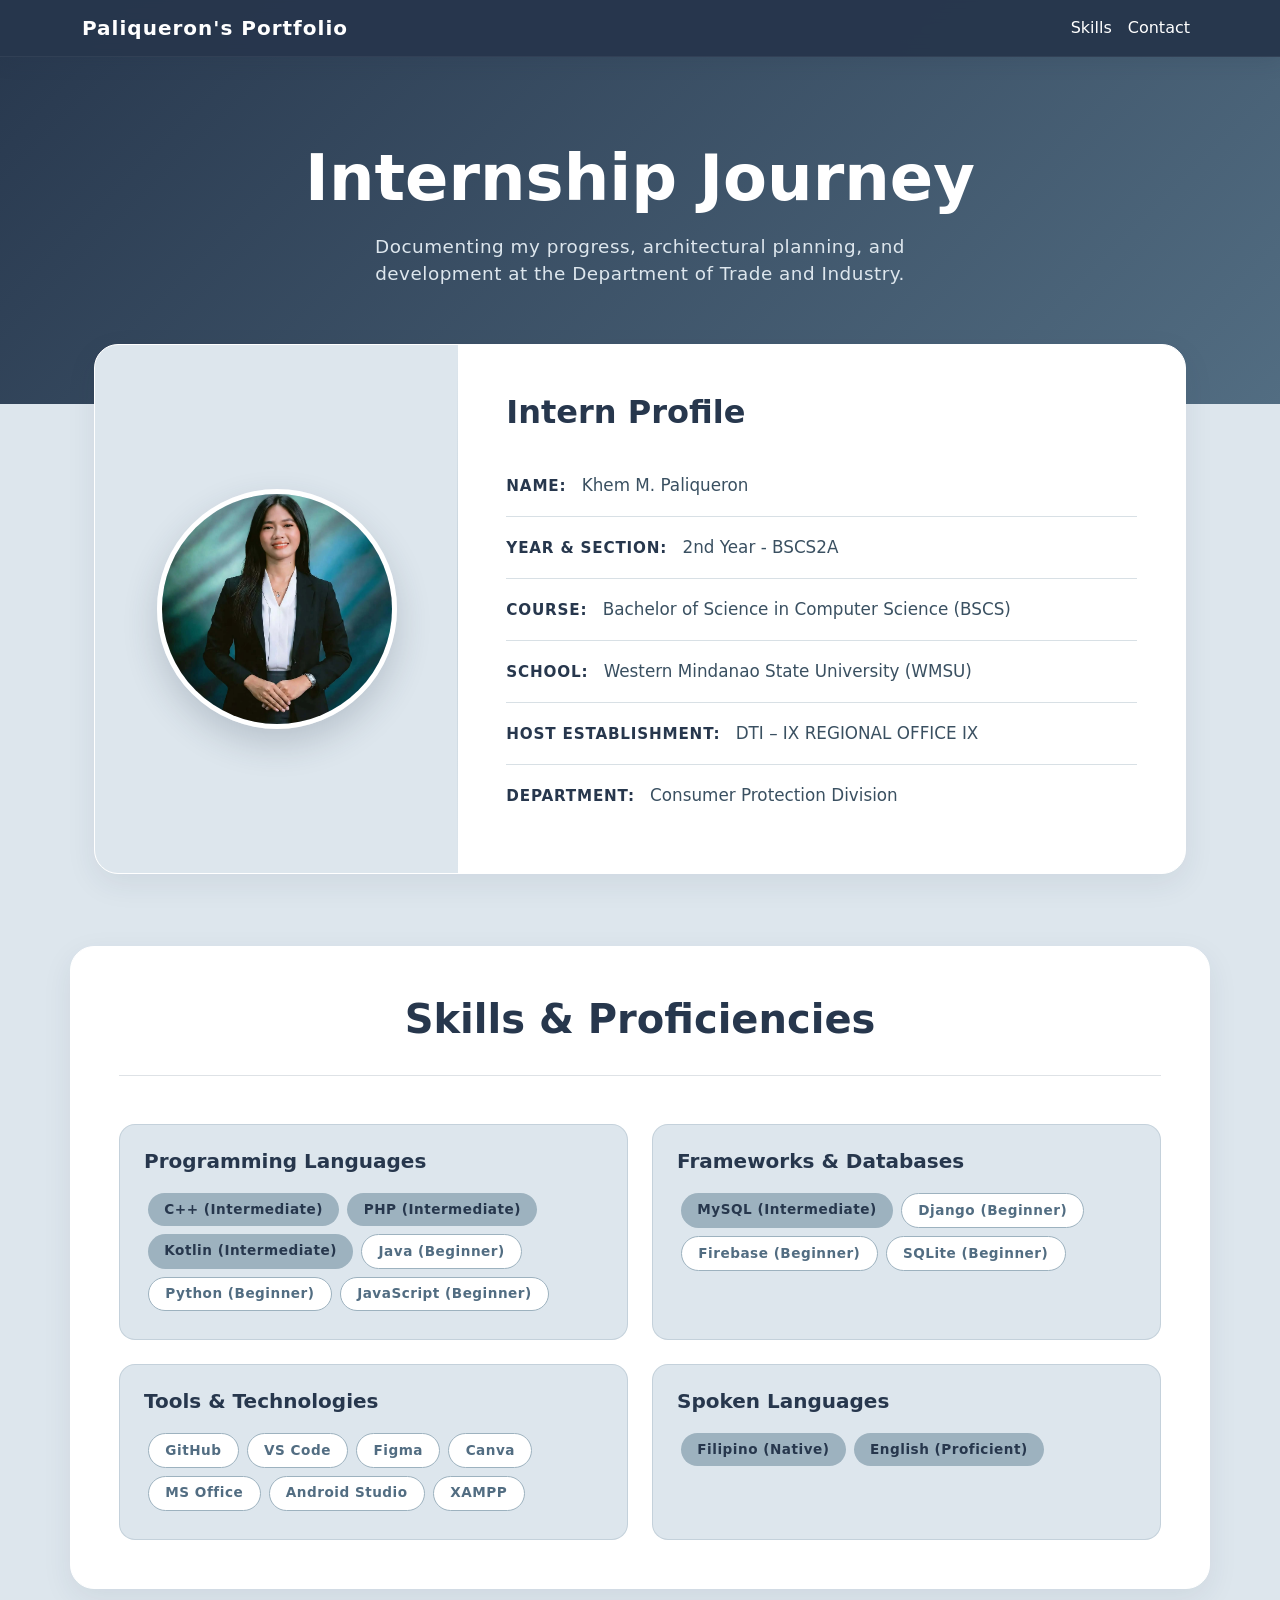
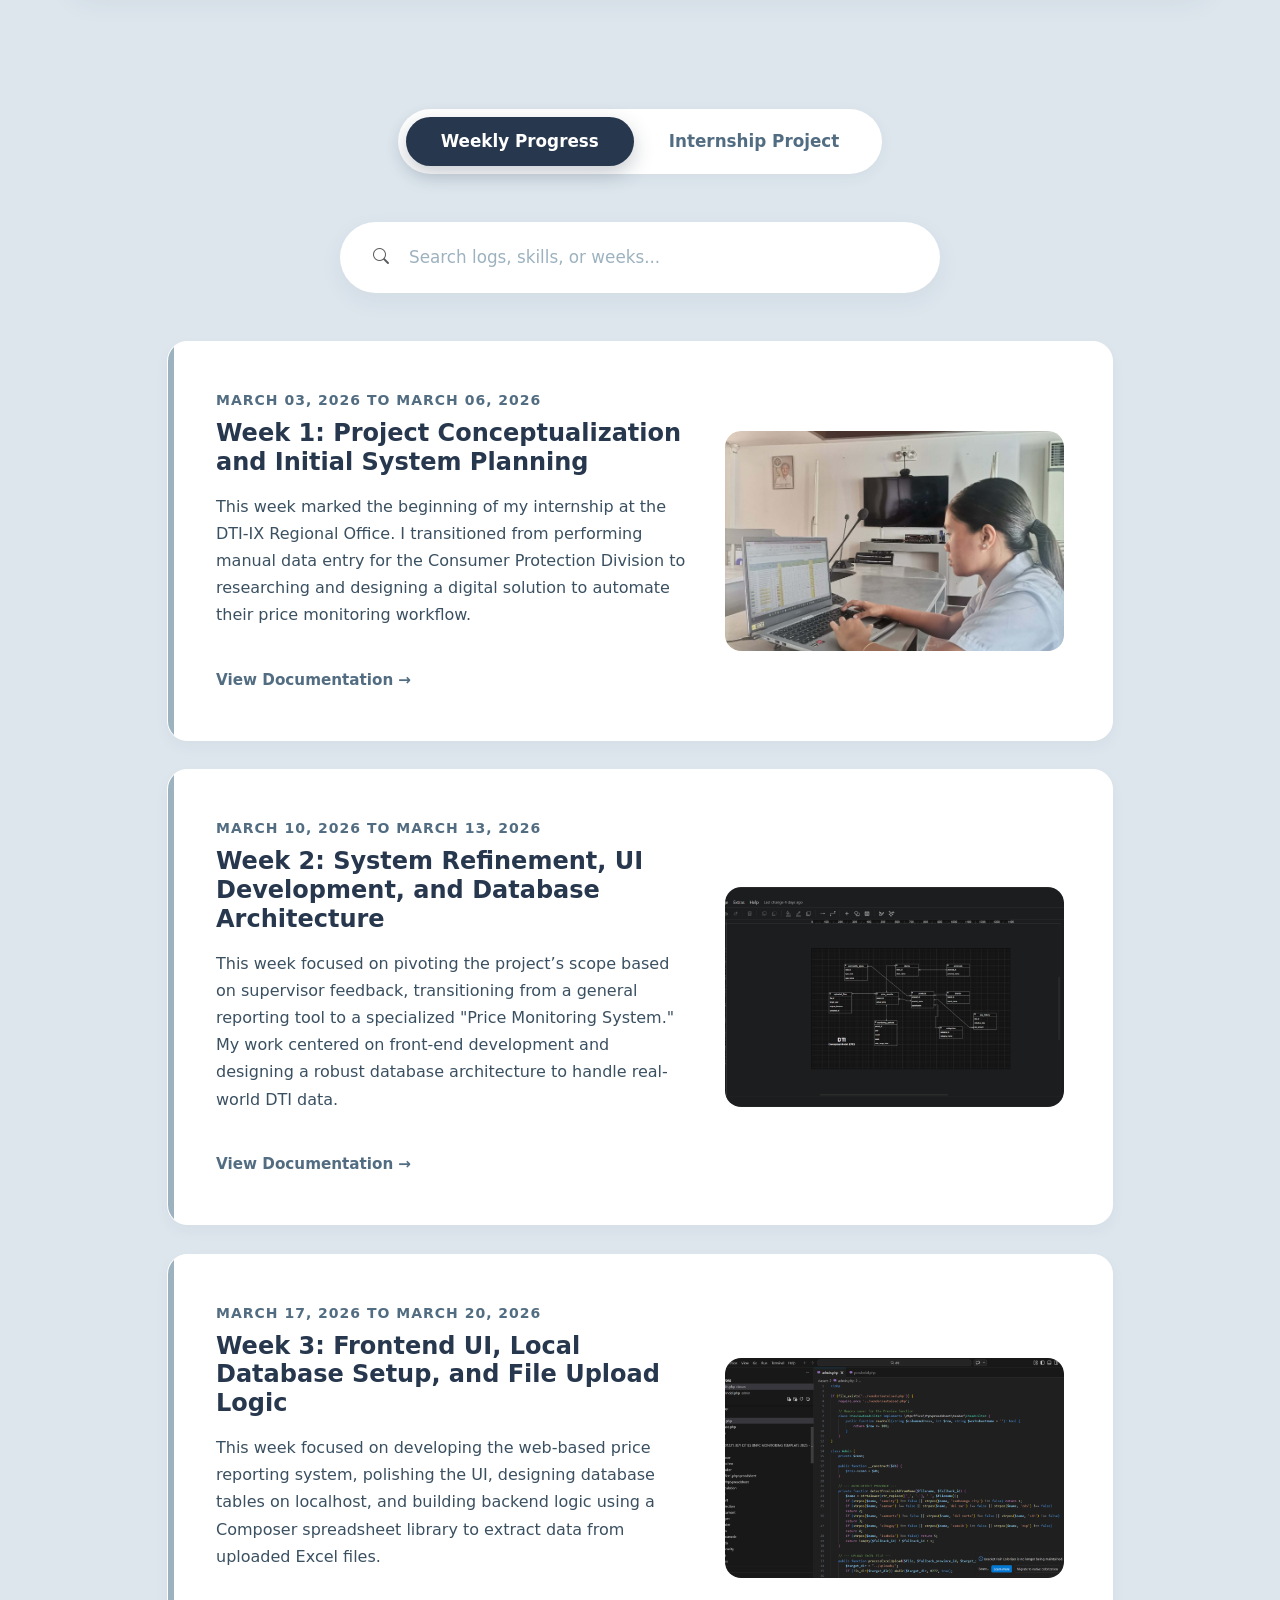
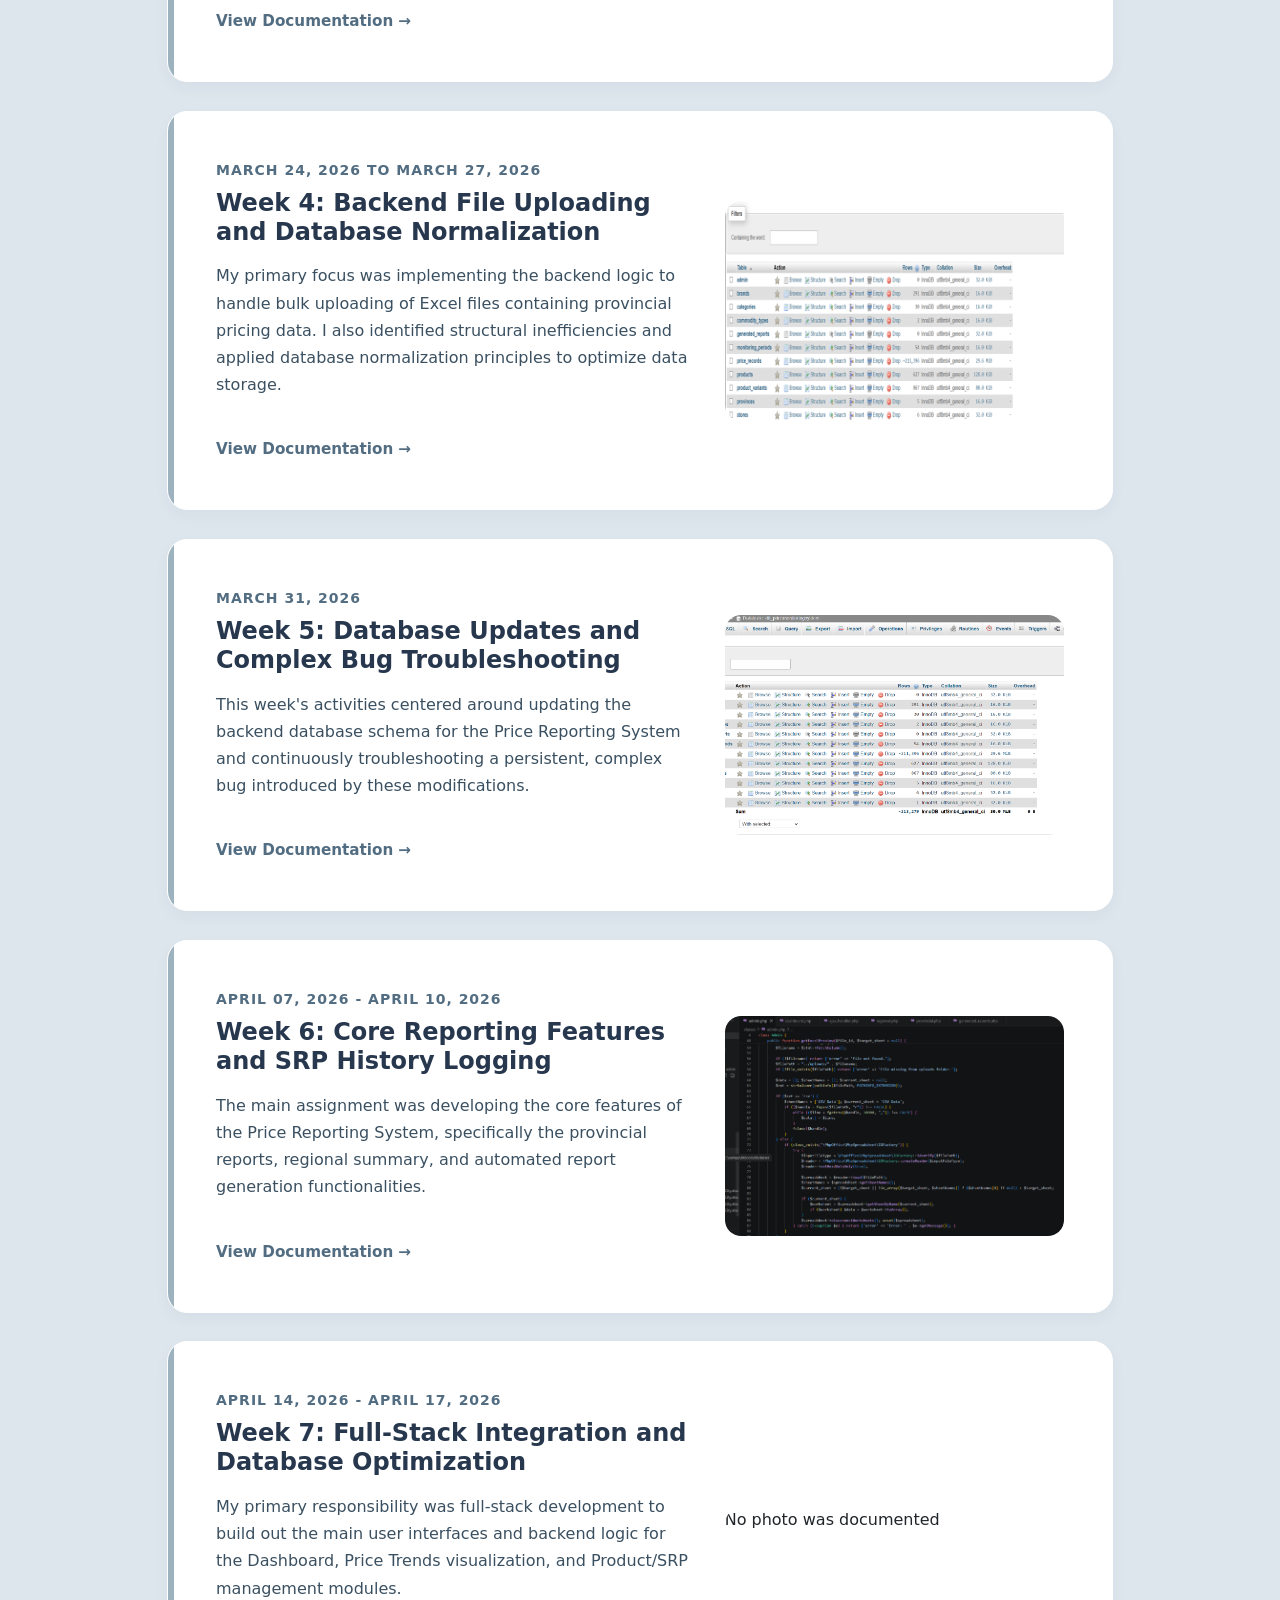
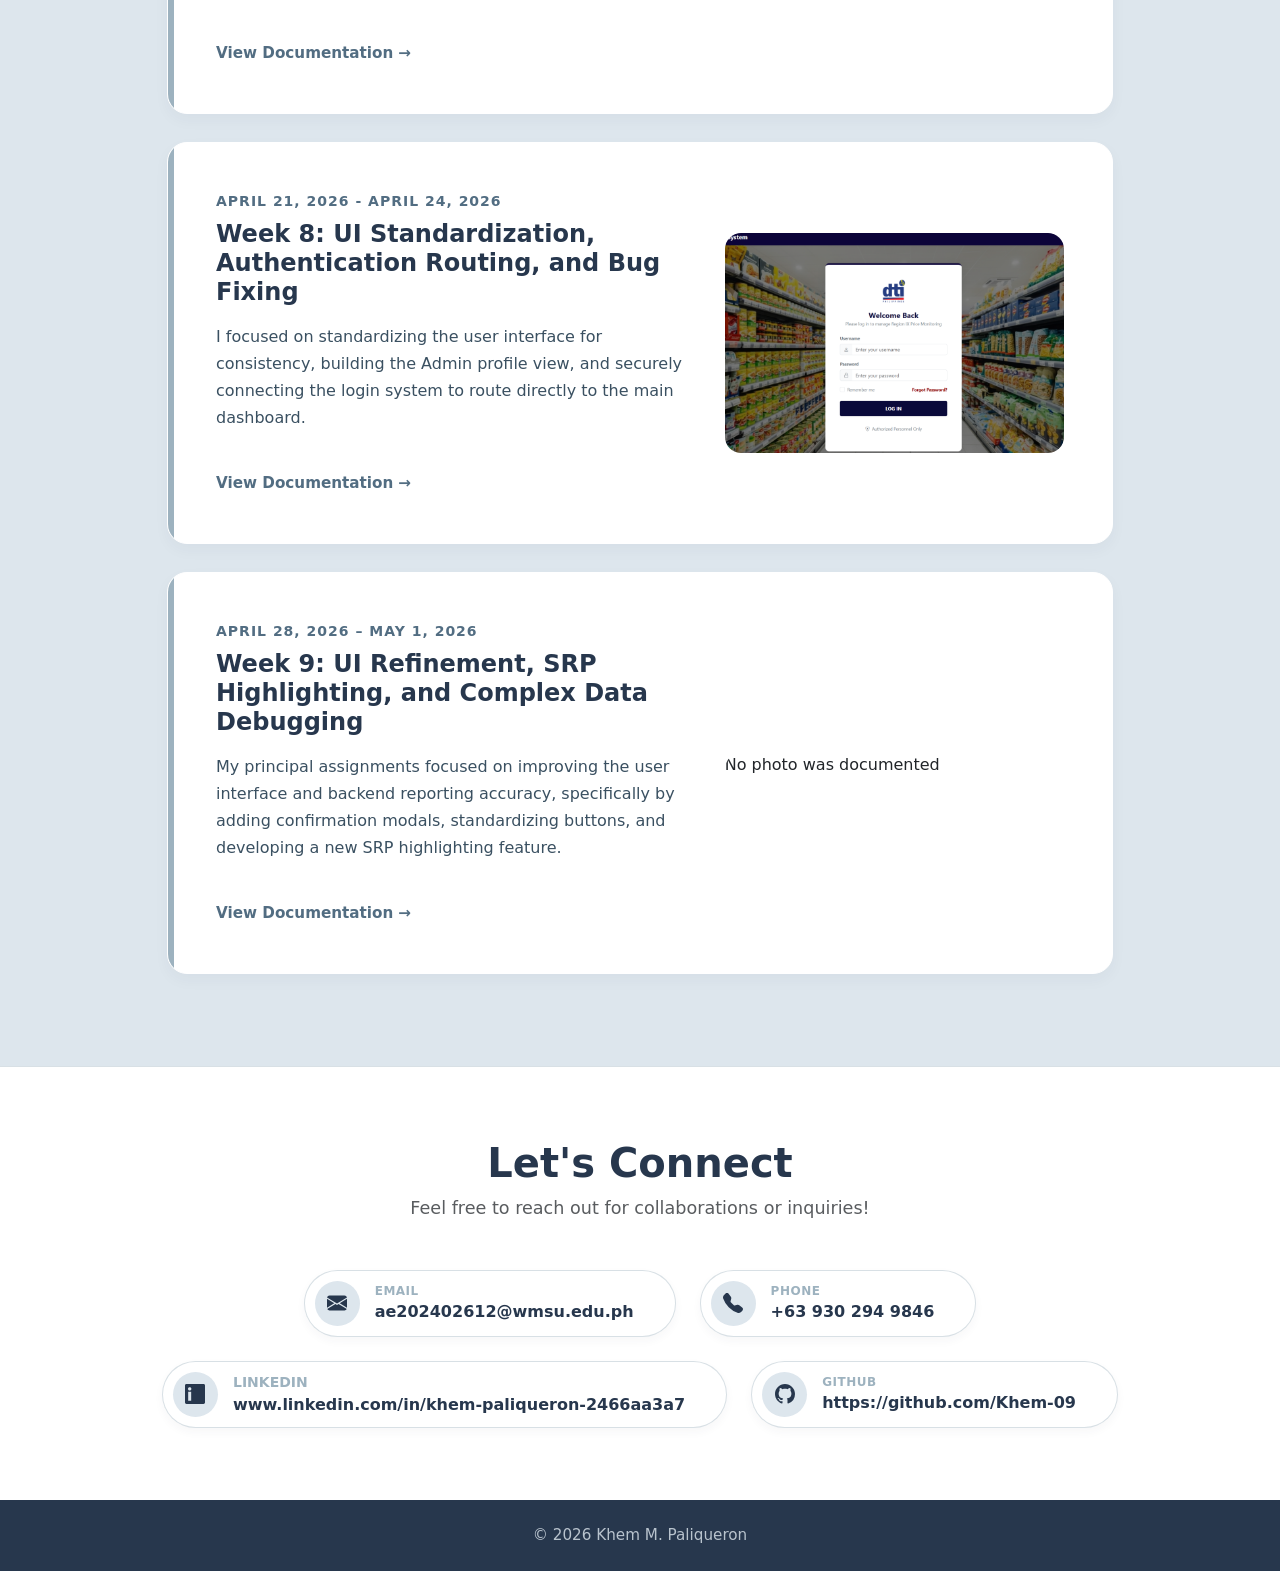
==== index.html @ 8e98b628 "first commit" ====
<!DOCTYPE html>
<html lang="en">
<head>
    <meta charset="UTF-8">
    <meta name="viewport" content="width=device-width, initial-scale=1.0">
    <title>Paliqueron | Internship Portfolio</title>
    <link href="../bootstrap/css/bootstrap.min.css" rel="stylesheet">
    <link href="../bootstrap/icons/bootstrap-icons.min.css" rel="stylesheet">
    <link href="../assets/css/index.css" rel="stylesheet">
</head>
<body id="top">

    <nav class="navbar navbar-expand-lg navbar-dark fixed-top">
        <div class="container">
            <a class="navbar-brand fw-bold tracking-wide" href="index.html" style="letter-spacing: 1px;">Paliqueron's Portfolio</a>
            <button class="navbar-toggler border-0" type="button" data-bs-toggle="collapse" data-bs-target="#navbarNav">
                <span class="navbar-toggler-icon"></span>
            </button>
            <div class="collapse navbar-collapse" id="navbarNav">
                <ul class="navbar-nav ms-auto">
                    <li class="nav-item"><a class="nav-link text-white fw-medium" href="#skills-section">Skills</a></li>
                    <li class="nav-item"><a class="nav-link text-white fw-medium" href="#contact-section">Contact</a></li>
                </ul>
            </div>
        </div>
    </nav>

    <section class="hero-section text-center px-3">
        <div class="container">
            <h1 class="display-3 fw-bolder mb-3">Internship Journey</h1>
            <p class="mx-auto" style="max-width: 600px;">Documenting my progress, architectural planning, and development at the Department of Trade and Industry.</p>
        </div>
    </section>

    <section class="container px-3 px-md-4">
        <div class="content-wrapper row align-items-stretch mx-0 mt-n5">
            <div class="col-md-4 profile-img-container p-4 p-md-5">
                <img src="../assets/images/profile.jpg" alt="Khem Profile Picture" class="profile-img">
            </div>
            <div class="col-md-8 p-4 p-lg-5 intro-details">
                <h2 class="mb-4 fw-bolder" style="color: var(--color-dark);">Intern Profile</h2>
                <ul class="list-group list-group-flush">
                    <li class="list-group-item"><strong>Name:</strong> Khem M. Paliqueron</li>
                    <li class="list-group-item"><strong>Year & Section:</strong> 2nd Year - BSCS2A</li>
                    <li class="list-group-item"><strong>Course:</strong> Bachelor of Science in Computer Science (BSCS)</li>
                    <li class="list-group-item"><strong>School:</strong> Western Mindanao State University (WMSU)</li>
                    <li class="list-group-item"><strong>Host Establishment:</strong> DTI – IX REGIONAL OFFICE IX</li>
                    <li class="list-group-item"><strong>Department:</strong> Consumer Protection Division</li>
                </ul>
            </div>
        </div>
    </section>

    <section id="skills-section" class="py-5 px-3 mt-3">
        <div class="container content-wrapper p-4 p-md-5 my-2">
            <div class="text-center mb-5 pb-4 border-bottom border-soft">
                <h3 class="display-6 fw-bolder mb-2" style="color: var(--color-dark);">Skills & Proficiencies</h3>
            </div>
            
            <div class="row g-4">
                <div class="col-md-6">
                    <div class="info-card p-4 h-100">
                        <h5 class="fw-bolder mb-3" style="color: var(--color-dark);">Programming Languages</h5>
                        <div class="d-flex flex-wrap">
                            <span class="badge badge-primary-soft tech-badge">C++ (Intermediate)</span>
                            <span class="badge badge-primary-soft tech-badge">PHP (Intermediate)</span>
                            <span class="badge badge-primary-soft tech-badge">Kotlin (Intermediate)</span>
                            <span class="badge badge-secondary-soft tech-badge">Java (Beginner)</span>
                            <span class="badge badge-secondary-soft tech-badge">Python (Beginner)</span>
                            <span class="badge badge-secondary-soft tech-badge">JavaScript (Beginner)</span>
                        </div>
                    </div>
                </div>

                <div class="col-md-6">
                    <div class="info-card p-4 h-100">
                        <h5 class="fw-bolder mb-3" style="color: var(--color-dark);">Frameworks & Databases</h5>
                        <div class="d-flex flex-wrap">
                            <span class="badge badge-primary-soft tech-badge">MySQL (Intermediate)</span>
                            <span class="badge badge-secondary-soft tech-badge">Django (Beginner)</span>
                            <span class="badge badge-secondary-soft tech-badge">Firebase (Beginner)</span>
                            <span class="badge badge-secondary-soft tech-badge">SQLite (Beginner)</span>
                        </div>
                    </div>
                </div>

                <div class="col-md-6">
                    <div class="info-card p-4 h-100">
                        <h5 class="fw-bolder mb-3" style="color: var(--color-dark);">Tools & Technologies</h5>
                        <div class="d-flex flex-wrap">
                            <span class="badge badge-secondary-soft tech-badge">GitHub</span>
                            <span class="badge badge-secondary-soft tech-badge">VS Code</span>
                            <span class="badge badge-secondary-soft tech-badge">Figma</span>
                            <span class="badge badge-secondary-soft tech-badge">Canva</span>
                            <span class="badge badge-secondary-soft tech-badge">MS Office</span>
                            <span class="badge badge-secondary-soft tech-badge">Android Studio</span>
                            <span class="badge badge-secondary-soft tech-badge">XAMPP</span>
                        </div>
                    </div>
                </div>

                <div class="col-md-6">
                    <div class="info-card p-4 h-100">
                        <h5 class="fw-bolder mb-3" style="color: var(--color-dark);">Spoken Languages</h5>
                        <div class="d-flex flex-wrap">
                            <span class="badge badge-primary-soft tech-badge">Filipino (Native)</span>
                            <span class="badge badge-primary-soft tech-badge">English (Proficient)</span>
                        </div>
                    </div>
                </div>
            </div>
        </div>
    </section>

    <div class="container px-3 portfolio-tabs text-center">
        <ul class="nav nav-pills" id="portfolio-tabs" role="tablist">
            <li class="nav-item" role="presentation">
                <button class="nav-link active" id="progress-tab" data-bs-toggle="pill" data-bs-target="#progress" type="button" role="tab">Weekly Progress</button>
            </li>
            <li class="nav-item" role="presentation">
                <button class="nav-link" id="project-tab" data-bs-toggle="pill" data-bs-target="#project" type="button" role="tab">Internship Project</button>
            </li>
        </ul>
    </div>

    <div class="tab-content" id="portfolio-tabContent">

        <div class="tab-pane fade show active" id="progress" role="tabpanel" tabindex="0">
            <section class="pb-5 px-3">
                <div class="container px-0">
                    <div class="row justify-content-center">
                        <div class="col-lg-10">
                            
                            <div class="search-container mb-5">
                                <div class="search-input-group d-flex align-items-center">
                                    <i class="bi bi-search ps-3 pe-2 text-muted"></i>
                                    <input type="text" id="logSearch" class="form-control py-3 bg-transparent" placeholder="Search logs, skills, or weeks...">
                                </div>
                                <div id="noResultsMsg" class="text-center text-muted mt-4" style="display: none;">
                                    <p>No progress logs found matching your search.</p>
                                </div>
                            </div>

                            <div id="logList">
                                <div class="card log-card" onclick="window.location.href='../weekly_progress/week1.html'">
                                    <div class="card-body p-4 p-md-5">
                                        <div class="row align-items-center">
                                            <div class="col-md-7 pe-md-4">
                                                <div class="fw-bold small text-uppercase mb-2 tracking-wide" style="color: var(--color-mid); letter-spacing: 1px;">March 03, 2026 to March 06, 2026</div>
                                                <h4 class="card-title fw-bolder mb-3 fs-4" style="color: var(--color-dark);">Week 1: Project Conceptualization and Initial System Planning</h4>
                                                <p class="card-text">This week marked the beginning of my internship at the DTI-IX Regional Office. I transitioned from performing manual data entry for the Consumer Protection Division to researching and designing a digital solution to automate their price monitoring workflow.</p>
                                                <div class="read-more">View Documentation <span>&rarr;</span></div>
                                            </div>
                                            <div class="col-md-5 mt-4 mt-md-0 position-relative">
                                                <div class="overflow-hidden rounded-4">
                                                    <img src="../assets/images/week1.1.jpg" class="log-img" alt="Week 1">
                                                </div>
                                            </div>
                                        </div>
                                    </div>
                                </div>

                                <div class="card log-card" onclick="window.location.href='../weekly_progress/week2.html'">
                                    <div class="card-body p-4 p-md-5">
                                        <div class="row align-items-center">
                                            <div class="col-md-7 pe-md-4">
                                                <div class="fw-bold small text-uppercase mb-2 tracking-wide" style="color: var(--color-mid); letter-spacing: 1px;"> March 10, 2026 to March 13, 2026</div>
                                                <h4 class="card-title fw-bolder mb-3 fs-4" style="color: var(--color-dark);">Week 2: System Refinement, UI Development, and Database Architecture</h4>
                                                <p class="card-text">This week focused on pivoting the project’s scope based on supervisor feedback, transitioning from a general reporting tool to a specialized "Price Monitoring System." My work centered on front-end development and designing a robust database architecture to handle real-world DTI data.</p>
                                                <div class="read-more">View Documentation <span>&rarr;</span></div>
                                            </div>
                                            <div class="col-md-5 mt-4 mt-md-0 position-relative">
                                                <div class="overflow-hidden rounded-4">
                                                    <img src="../assets/images/week2.1.png" class="log-img" alt="Week 2">
                                                </div>
                                            </div>
                                        </div>
                                    </div>
                                </div>

                                <div class="card log-card" onclick="window.location.href='../weekly_progress/week3.html'">
                                    <div class="card-body p-4 p-md-5">
                                        <div class="row align-items-center">
                                            <div class="col-md-7 pe-md-4">
                                                <div class="fw-bold small text-uppercase mb-2 tracking-wide" style="color: var(--color-mid); letter-spacing: 1px;">March 17, 2026 to March 20, 2026 </div>
                                                <h4 class="card-title fw-bolder mb-3 fs-4" style="color: var(--color-dark);">Week 3: Frontend UI, Local Database Setup, and File Upload Logic</h4>
                                                <p class="card-text">This week focused on developing the web-based price reporting system, polishing the UI, designing database tables on localhost, and building backend logic using a Composer spreadsheet library to extract data from uploaded Excel files.</p>
                                                <div class="read-more">View Documentation <span>&rarr;</span></div>
                                            </div>
                                            <div class="col-md-5 mt-4 mt-md-0 position-relative">
                                                <div class="overflow-hidden rounded-4">
                                                    <img src="../assets/images/week3.1.png" class="log-img" alt="Week 3">
                                                </div>
                                            </div>
                                        </div>
                                    </div>
                                </div>

                                <div class="card log-card" onclick="window.location.href='../weekly_progress/week4.html'">
                                    <div class="card-body p-4 p-md-5">
                                        <div class="row align-items-center">
                                            <div class="col-md-7 pe-md-4">
                                                <div class="fw-bold small text-uppercase mb-2 tracking-wide" style="color: var(--color-mid); letter-spacing: 1px;"> March 24, 2026 to March 27, 2026</div>
                                                <h4 class="card-title fw-bolder mb-3 fs-4" style="color: var(--color-dark);">Week 4: Backend File Uploading and Database Normalization</h4>
                                                <p class="card-text">My primary focus was implementing the backend logic to handle bulk uploading of Excel files containing provincial pricing data. I also identified structural inefficiencies and applied database normalization principles to optimize data storage.</p>
                                                <div class="read-more">View Documentation <span>&rarr;</span></div>
                                            </div>
                                            <div class="col-md-5 mt-4 mt-md-0 position-relative">
                                                <div class="overflow-hidden rounded-4">
                                                    <img src="../assets/images/week4.1.png" class="log-img" alt="Week 4">
                                                </div>
                                            </div>
                                        </div>
                                    </div>
                                </div>

                                <div class="card log-card" onclick="window.location.href='../weekly_progress/week5.html'">
                                    <div class="card-body p-4 p-md-5">
                                        <div class="row align-items-center">
                                            <div class="col-md-7 pe-md-4">
                                                <div class="fw-bold small text-uppercase mb-2 tracking-wide" style="color: var(--color-mid); letter-spacing: 1px;">March 31, 2026</div>
                                                <h4 class="card-title fw-bolder mb-3 fs-4" style="color: var(--color-dark);">Week 5: Database Updates and Complex Bug Troubleshooting</h4>
                                                <p class="card-text">This week's activities centered around updating the backend database schema for the Price Reporting System and continuously troubleshooting a persistent, complex bug introduced by these modifications.</p>
                                                <div class="read-more">View Documentation <span>&rarr;</span></div>
                                            </div>
                                            <div class="col-md-5 mt-4 mt-md-0 position-relative">
                                                <div class="overflow-hidden rounded-4">
                                                    <img src="../assets/images/week5.1.png" class="log-img" alt="Week 5">
                                                </div>
                                            </div>
                                        </div>
                                    </div>
                                </div>

                                <div class="card log-card" onclick="window.location.href='../weekly_progress/week6.html'">
                                    <div class="card-body p-4 p-md-5">
                                        <div class="row align-items-center">
                                            <div class="col-md-7 pe-md-4">
                                                <div class="fw-bold small text-uppercase mb-2 tracking-wide" style="color: var(--color-mid); letter-spacing: 1px;"> April 07, 2026 - April 10, 2026 </div>
                                                <h4 class="card-title fw-bolder mb-3 fs-4" style="color: var(--color-dark);">Week 6: Core Reporting Features and SRP History Logging</h4>
                                                <p class="card-text">The main assignment was developing the core features of the Price Reporting System, specifically the provincial reports, regional summary, and automated report generation functionalities.</p>
                                                <div class="read-more">View Documentation <span>&rarr;</span></div>
                                            </div>
                                            <div class="col-md-5 mt-4 mt-md-0 position-relative">
                                                <div class="overflow-hidden rounded-4">
                                                    <img src="../assets/images/week6.1.png" class="log-img" alt="Week 6">
                                                </div>
                                            </div>
                                        </div>
                                    </div>
                                </div>

                                <div class="card log-card" onclick="window.location.href='../weekly_progress/week7.html'">
                                    <div class="card-body p-4 p-md-5">
                                        <div class="row align-items-center">
                                            <div class="col-md-7 pe-md-4">
                                                <div class="fw-bold small text-uppercase mb-2 tracking-wide" style="color: var(--color-mid); letter-spacing: 1px;"> April 14, 2026 - April 17, 2026 </div>
                                                <h4 class="card-title fw-bolder mb-3 fs-4" style="color: var(--color-dark);">Week 7: Full-Stack Integration and Database Optimization</h4>
                                                <p class="card-text">My primary responsibility was full-stack development to build out the main user interfaces and backend logic for the Dashboard, Price Trends visualization, and Product/SRP management modules.</p>
                                                <div class="read-more">View Documentation <span>&rarr;</span></div>
                                            </div>
                                             <div class="col-md-5 mt-4 mt-md-0 position-relative">
                                                <div class="overflow-hidden rounded-4">
                                                    <p>No photo was documented</p>
                                                </div>
                                            </div>
                                        </div>
                                    </div>
                                </div>

                                <div class="card log-card" onclick="window.location.href='../weekly_progress/week8.html'">
                                    <div class="card-body p-4 p-md-5">
                                        <div class="row align-items-center">
                                            <div class="col-md-7 pe-md-4">
                                                <div class="fw-bold small text-uppercase mb-2 tracking-wide" style="color: var(--color-mid); letter-spacing: 1px;"> April 21, 2026 - April 24, 2026 </div>
                                                <h4 class="card-title fw-bolder mb-3 fs-4" style="color: var(--color-dark);">Week 8: UI Standardization, Authentication Routing, and Bug Fixing</h4>
                                                <p class="card-text">I focused on standardizing the user interface for consistency, building the Admin profile view, and securely connecting the login system to route directly to the main dashboard.</p>
                                                <div class="read-more">View Documentation <span>&rarr;</span></div>
                                            </div>
                                            <div class="col-md-5 mt-4 mt-md-0 position-relative">
                                                <div class="overflow-hidden rounded-4">
                                                    <img src="../assets/images/week8.1.png" class="log-img" alt="Week 8">
                                                </div>
                                            </div>
                                        </div>
                                    </div>
                                </div>

                                <div class="card log-card" onclick="window.location.href='../weekly_progress/week9.html'">
                                    <div class="card-body p-4 p-md-5">
                                        <div class="row align-items-center">
                                            <div class="col-md-7 pe-md-4">
                                                <div class="fw-bold small text-uppercase mb-2 tracking-wide" style="color: var(--color-mid); letter-spacing: 1px;"> April 28, 2026 – May 1, 2026</div>
                                                <h4 class="card-title fw-bolder mb-3 fs-4" style="color: var(--color-dark);">Week 9: UI Refinement, SRP Highlighting, and Complex Data Debugging</h4>
                                                <p class="card-text">My principal assignments focused on improving the user interface and backend reporting accuracy, specifically by adding confirmation modals, standardizing buttons, and developing a new SRP highlighting feature.</p>
                                                <div class="read-more">View Documentation <span>&rarr;</span></div>
                                            </div>

                                            <div class="col-md-5 mt-4 mt-md-0 position-relative">
                                                <div class="overflow-hidden rounded-4">
                                                    <p>No photo was documented</p>
                                                </div>
                                            </div>
                                        </div>
                                    </div>
                                </div>

                            </div> 
                        </div>
                    </div>
                </div>
            </section>
        </div>

        <div class="tab-pane fade" id="project" role="tabpanel" tabindex="0">
            <section class="pb-5 px-3">
                <div class="container content-wrapper p-4 p-md-5">
                    <div class="text-center mb-5 pb-4 border-bottom border-soft">
                        <h3 class="display-6 fw-bolder mb-3" style="color: var(--color-dark);">Web-based Price Reporting System</h3>
                        <p class="mx-auto fs-5 text-muted" style="max-width: 700px;">Automating market trend analysis for the DTI-IX Consumer Protection Division.</p>
                        <div class="mt-4">
                            <span class="badge badge-primary-soft tech-badge">PHP</span>
                            <span class="badge badge-primary-soft tech-badge">MySQL</span>
                            <span class="badge badge-secondary-soft tech-badge">Bootstrap 5</span>
                            <span class="badge badge-secondary-soft tech-badge">3NF Database Design</span>
                        </div>
                    </div>

                    <div class="row mt-4">
                        <div class="col-lg-8 pe-lg-5">
                            <h4 class="section-heading">Project Overview</h4>
                            <p>The Consumer Protection Division handles extensive daily monitoring logs to track market trends and pricing. This project was developed to transition the team from manual data handling to an automated, centralized web system. The primary goal was to allow staff to upload securely and instantly calculate price ranges and overarching market trends.</p>

                            <h4 class="section-heading">Database Architecture & ERD</h4>
                            <p>A significant portion of the planning phase involved designing a robust database architecture. To prevent data anomalies and ensure fast query performance when calculating price ranges, the database was rigorously modeled.</p>
                            <ul>
                                <li class="mb-2"><strong>Normalization:</strong> The schema was normalized to the <strong>3rd Normal Form (3NF)</strong> to eliminate redundant data regarding product categories and monitoring locations.</li>
                                <li><strong>Relationships:</strong> Designed clear Entity-Relationship Diagrams (ERD) mapping the daily monitoring reports to specific products, vendors, and authorized staff members.</li>
                            </ul>
                        </div>
                        
                        <div class="col-lg-4 mt-5 mt-lg-0">
                            <div class="info-card p-4 shadow-sm">
                                <h5 class="fw-bolder mb-4 border-bottom pb-3" style="color: var(--color-dark); border-color: var(--border-soft) !important;">Project Details</h5>
                                <div class="mb-3">
                                    <small class="text-uppercase text-muted fw-bold d-block mb-1" style="font-size: 0.75rem; letter-spacing: 1px;">Role</small>
                                    <div class="fw-medium text-dark">Lead Developer (Intern)</div>
                                </div>
                                <div class="mb-3">
                                    <small class="text-uppercase text-muted fw-bold d-block mb-1" style="font-size: 0.75rem; letter-spacing: 1px;">Timeline</small>
                                    <div class="fw-medium text-dark">March 2026 - Present</div>
                                </div>
                                <div class="mb-0">
                                    <small class="text-uppercase text-muted fw-bold d-block mb-1" style="font-size: 0.75rem; letter-spacing: 1px;">Institution</small>
                                    <div class="fw-medium text-dark">DTI-IX Regional Office</div>
                                </div>
                            </div>
                        </div>
                    </div>
                </div>
            </section>
        </div>

    </div> 

    <section id="contact-section" class="py-5 mt-3 position-relative" style="background-color: var(--white); border-top: 1px solid var(--border-soft);">
        <div class="container text-center my-4">
            <h3 class="display-6 fw-bolder mb-2" style="color: var(--color-dark);">Let's Connect</h3>
            <p class="text-muted mb-5" style="font-size: 1.1rem;">Feel free to reach out for collaborations or inquiries!</p>
            
            <div class="d-flex flex-wrap justify-content-center gap-4 px-3">
                
                <a href="mailto:maya.bscs@example.com" class="contact-btn">
                    <div class="contact-icon">
                        <svg xmlns="http://www.w3.org/2000/svg" width="20" height="20" fill="currentColor" viewBox="0 0 16 16"><path d="M.05 3.555A2 2 0 0 1 2 2h12a2 2 0 0 1 1.95 1.555L8 8.414.05 3.555ZM0 4.697v7.104l5.803-3.558L0 4.697ZM6.761 8.83l-6.57 4.027A2 2 0 0 0 2 14h12a2 2 0 0 0 1.808-1.144l-6.57-4.027L8 9.586l-1.239-.757Zm3.436-.586L16 11.801V4.697l-5.803 3.546Z"/></svg>
                    </div>
                    <div class="text-start pe-3">
                        <div class="small fw-bold" style="color: var(--color-light); font-size: 0.75rem; letter-spacing: 0.5px;">EMAIL</div>
                        <div class="fw-bold" style="color: var(--color-dark);">ae202402612@wmsu.edu.ph</div>
                    </div>
                </a>

                <a href="tel:+639123456789" class="contact-btn">
                    <div class="contact-icon">
                        <svg xmlns="http://www.w3.org/2000/svg" width="20" height="20" fill="currentColor" viewBox="0 0 16 16"><path fill-rule="evenodd" d="M1.885.511a1.745 1.745 0 0 1 2.61.163L6.29 2.98c.329.423.445.974.315 1.494l-.547 2.19a.678.678 0 0 0 .178.643l2.457 2.457a.678.678 0 0 0 .644.178l2.189-.547a1.745 1.745 0 0 1 1.494.315l2.306 1.794c.829.645.905 1.87.163 2.611l-1.034 1.034c-.74.74-1.846 1.065-2.877.702a18.634 18.634 0 0 1-7.01-4.42 18.634 18.634 0 0 1-4.42-7.009c-.362-1.03-.037-2.137.703-2.877L1.885.511z"/></svg>
                    </div>
                    <div class="text-start pe-3">
                        <div class="small fw-bold" style="color: var(--color-light); font-size: 0.75rem; letter-spacing: 0.5px;">PHONE</div>
                        <div class="fw-bold" style="color: var(--color-dark);">+63 930 294 9846</div>
                    </div>
                </a>

                <a href="https://www.linkedin.com/in/khem-paliqueron-2466aa3a7" target="_blank" class="contact-btn">
                    <div class="contact-icon">
                        <svg xmlns="http://www.w3.org/2000/svg" width="20" height="20" fill="currentColor" viewBox="0 0 16 16"><path d="M0 1.146C0 .513.526 0 1.175 0h13.65C15.474 0 16 .513 16 1.146v13.708c0 .633-.526 1.146-1.175 1.146H1.175C.526 16 0 15.487 0 14.854V1.146zm4.943 12.248V6.169H2.542v7.225h2.401zm-1.2-8.212c.837 0 1.358-.554 1.358-1.248-.015-.709-.52-1.248-1.342-1.248-.822 0-1.359.54-1.359 1.248 0 .694.521 1.248 1.327 1.248h.016zm4.908 8.2１２V9.359c0-.2１6.0１6-.4３２.0８-.５８６.１７３-.４３１.５６８-.８７８ １.２３２-.８７８.８６９ ０ １.２１６ .６６２ １。２１６ １。６３４v３。８６５h２。４０１V９。２５c０-２。２２-１。１８４-３。２５２-２。７６４-３。２５２-１。２７４ ０-１。８４５ .７-２。１６５ １。１９３v。０２５h-。０１６a５。５４ ５。５４ ０ ０ １ 。０１６-。０２５V６。１６９h-２。４c。０３ .６７８ ０ ７。２２５ ０ ７。２２５h２。４z"/></svg>
                    </div>
                    <div class="text-start pe-3">
                        <div class="small fw-bold" style="color: var(--color-light); font-size: 0．75rem; letter-spacing: 0．5px;">LINKEDIN</div>
                        <div class="fw-bold" style="color: var(--color-dark);">www.linkedin.com/in/khem-paliqueron-2466aa3a7</div>
                    </div>
                </a>

                <a href="https://github.com/Khem-09" target="_blank" class="contact-btn">
                    <div class="contact-icon">
                        <svg xmlns="http://www.w3.org/2000/svg" width="20" height="20" fill="currentColor" viewBox="0 0 16 16"><path d="M8 0C3.58 0 0 3.58 0 8c0 3.54 2.29 6.53 5.47 7.59.4.07.55-.17.55-.38 0-.19-.01-.82-.01-1.49-2.01.37-2.53-.49-2.69-.94-.09-.23-.48-.94-.82-1.13-.28-.15-.68-.52-.01-.53.63-.01 1.08.58 1.23.82.72 1.21 1.87.87 2.33.66.07-.52.28-.87.51-1.07-1.78-.2-3.64-.89-3.64-3.95 0-.87.31-1.59.82-2.15-.08-.2-.36-1.02.08-2.12 0 0 .67-.21 2.2.82.64-.18 1.32-.27 2-.27.68 0 1.36.09 2 .27 1.53-1.04 2.2-.82 2.2-.82.44 1.1.16 1.92.08 2.12.51.56.82 1.27.82 2.15 0 3.07-1.87 3.75-3.65 3.95.29.25.54.73.54 1.48 0 1.07-.01 1.93-.01 2.2 0 .21.15.46.55.38A8.012 8.012 0 0 0 16 8c0-4.42-3.58-8-8-8z"/></svg>
                    </div>
                    <div class="text-start pe-3">
                        <div class="small fw-bold" style="color: var(--color-light); font-size: 0.75rem; letter-spacing: 0.5px;">GITHUB</div>
                        <div class="fw-bold" style="color: var(--color-dark);">https://github.com/Khem-09</div>
                    </div>
                </a>

            </div>
        </div>
    </section>
    
    <button id="backToTopBtn" title="Go to top">
        <svg xmlns="http://www.w3.org/2000/svg" width="22" height="22" fill="currentColor" viewBox="0 0 16 16">
            <path fill-rule="evenodd" d="M8 15a.5.5 0 0 0 .5-.5V2.707l3.146 3.147a.5.5 0 0 0 .708-.708l-4-4a.5.5 0 0 0-.708 0l-4 4a.5.5 0 1 0 .708.708L7.5 2.707V14.5a.5.5 0 0 0 .5.5z"/>
        </svg>
    </button>

    <footer class="text-center py-4" style="background-color: var(--color-dark); color: var(--color-lightest);">
        <div class="container">
            <p class="mb-0 fw-medium" style="opacity: 0.8; font-size: 0.95rem;">&copy; 2026 Khem M. Paliqueron</p>
        </div>
    </footer>

    <script src="../bootstrap/js/bootstrap.bundle.min.js"></script>
    <script src="../assets/js/index.js"></script>
</body>
</html>
---- assets/css/index.css ----
:root {
            /* User Requested Palette */
            --color-dark: #27374D;
            --color-mid: #526D82;
            --color-light: #9DB2BF;
            --color-lightest: #DDE6ED;
            --white: #ffffff;

            /* Functional Mappings */
            --bg-body: var(--color-lightest);
            --text-main: var(--color-dark);
            --text-muted: #3a5061; /* Slightly darker than mid for better reading contrast */
            --border-soft: rgba(157, 178, 191, 0.4); /* Transparent version of light */
        }

        html, body {
            overscroll-behavior: none; 
        }

        body { 
            background-color: var(--bg-body); 
            font-family: system-ui, -apple-system, BlinkMacSystemFont, "Segoe UI", Roboto, "Helvetica Neue", sans-serif;
            color: var(--text-main);
            overflow-x: hidden; 
            scroll-behavior: smooth;
        }
        
        /* Navbar */
        .navbar { 
            background-color: rgba(39, 55, 77, 0.98) !important; /* Dark palette color with slight transparency */
            backdrop-filter: blur(10px);
            border-bottom: 1px solid rgba(255,255,255,0.05);
            box-shadow: 0 4px 20px rgba(39, 55, 77, 0.15);
        }

        /* Hero Section */
        .hero-section { 
            background: linear-gradient(135deg, var(--color-dark) 0%, var(--color-mid) 100%);
            color: var(--white); 
            padding: 140px 0 100px 0; 
            margin-bottom: -60px; 
        }
        .hero-section p { color: var(--color-lightest); font-size: 1.15rem; font-weight: 300; letter-spacing: 0.5px;}
        
        /* General Content Wrappers (Profile, Skills, Project) */
        .content-wrapper {
            background-color: var(--white);
            border-radius: 24px;
            box-shadow: 0 10px 30px rgba(39, 55, 77, 0.08);
            border: 1px solid var(--white);
            overflow: hidden;
            position: relative;
            z-index: 10;
            transition: transform 0.4s cubic-bezier(0.165, 0.84, 0.44, 1), box-shadow 0.4s ease;
        }
        .content-wrapper:hover {
            box-shadow: 0 20px 40px rgba(39, 55, 77, 0.12);
        }

        /* Profile Image */
        .profile-img-container {
            background-color: var(--color-lightest);
            display: flex;
            align-items: center;
            justify-content: center;
            position: relative;
        }
        .profile-img-container::after {
            content: ''; position: absolute; right: 0; top: 0; bottom: 0; width: 1px;
            background: linear-gradient(to bottom, transparent, var(--border-soft), transparent);
        }
        .profile-img { 
            width: 100%; max-width: 240px; height: auto; aspect-ratio: 1/1;
            object-fit: cover; border-radius: 50%; 
            box-shadow: 0 15px 35px rgba(39, 55, 77, 0.2);
            border: 5px solid var(--white);
            transition: transform 0.4s ease;
        }
        .content-wrapper:hover .profile-img { transform: scale(1.03); }

        /* Lists */
        .intro-details .list-group-item { 
            border-color: var(--border-soft); 
            padding: 1rem 0; font-size: 1.05rem; color: var(--text-muted);
            background-color: transparent;
        }
        .intro-details .list-group-item strong { 
            color: var(--color-dark); 
            font-weight: 700; display: block; margin-bottom: 4px;
            font-size: 0.85rem; text-transform: uppercase; letter-spacing: 0.8px;
        }

        /* Tab Navigation */
        .portfolio-tabs { margin-top: 4rem; margin-bottom: 3rem; }
        .nav-pills {
            background-color: var(--white);
            padding: 8px; border-radius: 50px; display: inline-flex;
            box-shadow: 0 4px 15px rgba(39, 55, 77, 0.05);
        }
        .nav-pills .nav-link {
            border-radius: 40px; padding: 12px 35px; font-size: 1.05rem;
            font-weight: 600; color: var(--color-mid); transition: all 0.3s ease;
        }
        .nav-pills .nav-link:hover:not(.active) { 
            color: var(--color-dark); background-color: var(--color-lightest); 
        }
        .nav-pills .nav-link.active {
            background-color: var(--color-dark); color: var(--white);
            box-shadow: 0 8px 20px rgba(39, 55, 77, 0.25);
        }

        /* Search Bar */
        .search-container { max-width: 600px; margin: 0 auto; }
        .search-input-group {
            background: var(--white); border: 2px solid transparent;
            border-radius: 50px; padding: 5px 15px;
            box-shadow: 0 8px 25px rgba(39, 55, 77, 0.06);
            transition: all 0.3s ease;
        }
        .search-input-group:focus-within {
            box-shadow: 0 12px 30px rgba(39, 55, 77, 0.12);
            border-color: var(--color-light);
        }
        .search-input-group input { border: none; font-size: 1.05rem; color: var(--color-dark); }
        .search-input-group input:focus { box-shadow: none; outline: none; background: transparent; }
        .search-input-group input::placeholder { color: var(--color-light); font-weight: 500;}

        /* Weekly Progress Cards */
        .log-card { 
            border-radius: 20px; border: 1px solid var(--white);
            margin-bottom: 1.8rem; background: var(--white);
            box-shadow: 0 6px 15px rgba(39, 55, 77, 0.04);
            transition: all 0.4s cubic-bezier(0.165, 0.84, 0.44, 1);
            cursor: pointer; overflow: hidden; position: relative;
        }
        .log-card:hover {
            transform: translateY(-6px);
            box-shadow: 0 20px 40px rgba(39, 55, 77, 0.12);
            border-color: var(--border-soft);
        }
        /* Soft Accent Bar */
        .log-card::before {
            content: ''; position: absolute; left: 0; top: 0; bottom: 0;
            width: 6px; background-color: var(--color-light);
            transition: background-color 0.4s ease, width 0.4s ease;
        }
        .log-card:hover::before {
            background-color: var(--color-mid); width: 8px;
        }
        .log-img { 
            width: 100%; height: 220px; object-fit: cover; border-radius: 14px; 
            transition: transform 0.5s ease;
        } 
        .log-card:hover .log-img { transform: scale(1.05); }
        
        .log-card .card-text { line-height: 1.7; color: var(--text-muted); }
        .read-more {
            color: var(--color-mid); font-weight: 700; font-size: 0.95rem;
            margin-top: 1.5rem; display: inline-flex; align-items: center;
            transition: all 0.3s ease; gap: 5px;
        }
        .log-card:hover .read-more { color: var(--color-dark); gap: 12px; }

        /* Badges */
        .tech-badge { 
            font-size: 0.85rem; font-weight: 600; padding: 0.7em 1.2em; 
            margin: 4px; border-radius: 30px; letter-spacing: 0.5px;
            transition: transform 0.2s ease;
        }
        .tech-badge:hover { transform: translateY(-2px); }
        
        .badge-primary-soft { 
            background-color: var(--color-light); 
            color: var(--color-dark); 
        }
        .badge-secondary-soft { 
            background-color: var(--white); 
            color: var(--color-mid); 
            border: 1px solid var(--color-light); 
        }
        
        /* Project Specifics */
        .section-heading { color: var(--color-dark); font-weight: 800; margin-top: 2.5rem; margin-bottom: 1.2rem; font-size: 1.3rem; }
        .content-wrapper p, .content-wrapper li { line-height: 1.7; color: var(--text-muted); font-size: 1.05rem;}
        .info-card { 
            background-color: var(--color-lightest); 
            border: 1px solid var(--border-soft); 
            border-radius: 16px; 
        }

        /* Contact Buttons */
        .contact-btn {
            background-color: var(--white);
            border: 1px solid var(--border-soft);
            border-radius: 50px;
            padding: 10px 25px 10px 10px;
            display: flex; align-items: center; text-decoration: none;
            color: var(--text-main);
            box-shadow: 0 4px 10px rgba(39, 55, 77, 0.04);
            transition: all 0.3s cubic-bezier(0.165, 0.84, 0.44, 1);
        }
        .contact-btn:hover {
            transform: translateY(-4px);
            border-color: var(--color-light);
            box-shadow: 0 15px 25px rgba(39, 55, 77, 0.1);
        }
        .contact-icon {
            width: 45px; height: 45px;
            background-color: var(--color-lightest);
            border-radius: 50%; display: flex; align-items: center; justify-content: center;
            margin-right: 15px; color: var(--color-dark);
            transition: all 0.3s ease;
        }
        .contact-btn:hover .contact-icon { 
            background-color: var(--color-dark); 
            color: var(--white); 
            transform: rotate(-10deg);
        }
        .contact-btn:hover .fw-bold { color: var(--color-dark); }

        /* Back to Top Button */
        #backToTopBtn {
            position: fixed; bottom: 30px; right: 30px; z-index: 999;
            width: 55px; height: 55px; border-radius: 50%;
            display: flex; align-items: center; justify-content: center;
            opacity: 0; visibility: hidden; background-color: var(--color-dark);
            color: var(--white); border: none;
            box-shadow: 0 10px 20px rgba(39, 55, 77, 0.2);
            transition: all 0.3s cubic-bezier(0.165, 0.84, 0.44, 1); 
            transform: translateY(20px); cursor: pointer;
        }
        #backToTopBtn.show { opacity: 1; visibility: visible; transform: translateY(0); }
        #backToTopBtn:hover { 
            background-color: var(--color-mid); 
            transform: translateY(-5px); 
            box-shadow: 0 15px 25px rgba(39, 55, 77, 0.3);
        }

        /* Responsive Tweaks */
        @media (min-width: 768px) {
            .intro-details .list-group-item strong { display: inline; margin-bottom: 0; font-size: 0.95rem; margin-right: 10px;}
        }
        @media (max-width: 767.98px) {
            .display-3 { font-size: 2.5rem; } 
            .nav-pills { display: flex; flex-direction: column; width: 100%; border-radius: 20px;}
            .nav-pills .nav-link { border-radius: 15px; margin-bottom: 5px; }
            #backToTopBtn { bottom: 20px; right: 20px; width: 45px; height: 45px; }
            .profile-img-container::after { display: none; }
        }
        @media (max-width: 767.98px) {
            .content-card { padding: 2rem 1.5rem; margin-top: -30px; }
            .report-header { padding: 60px 0 80px 0; }
            .display-4 { font-size: 2.2rem; }
        }
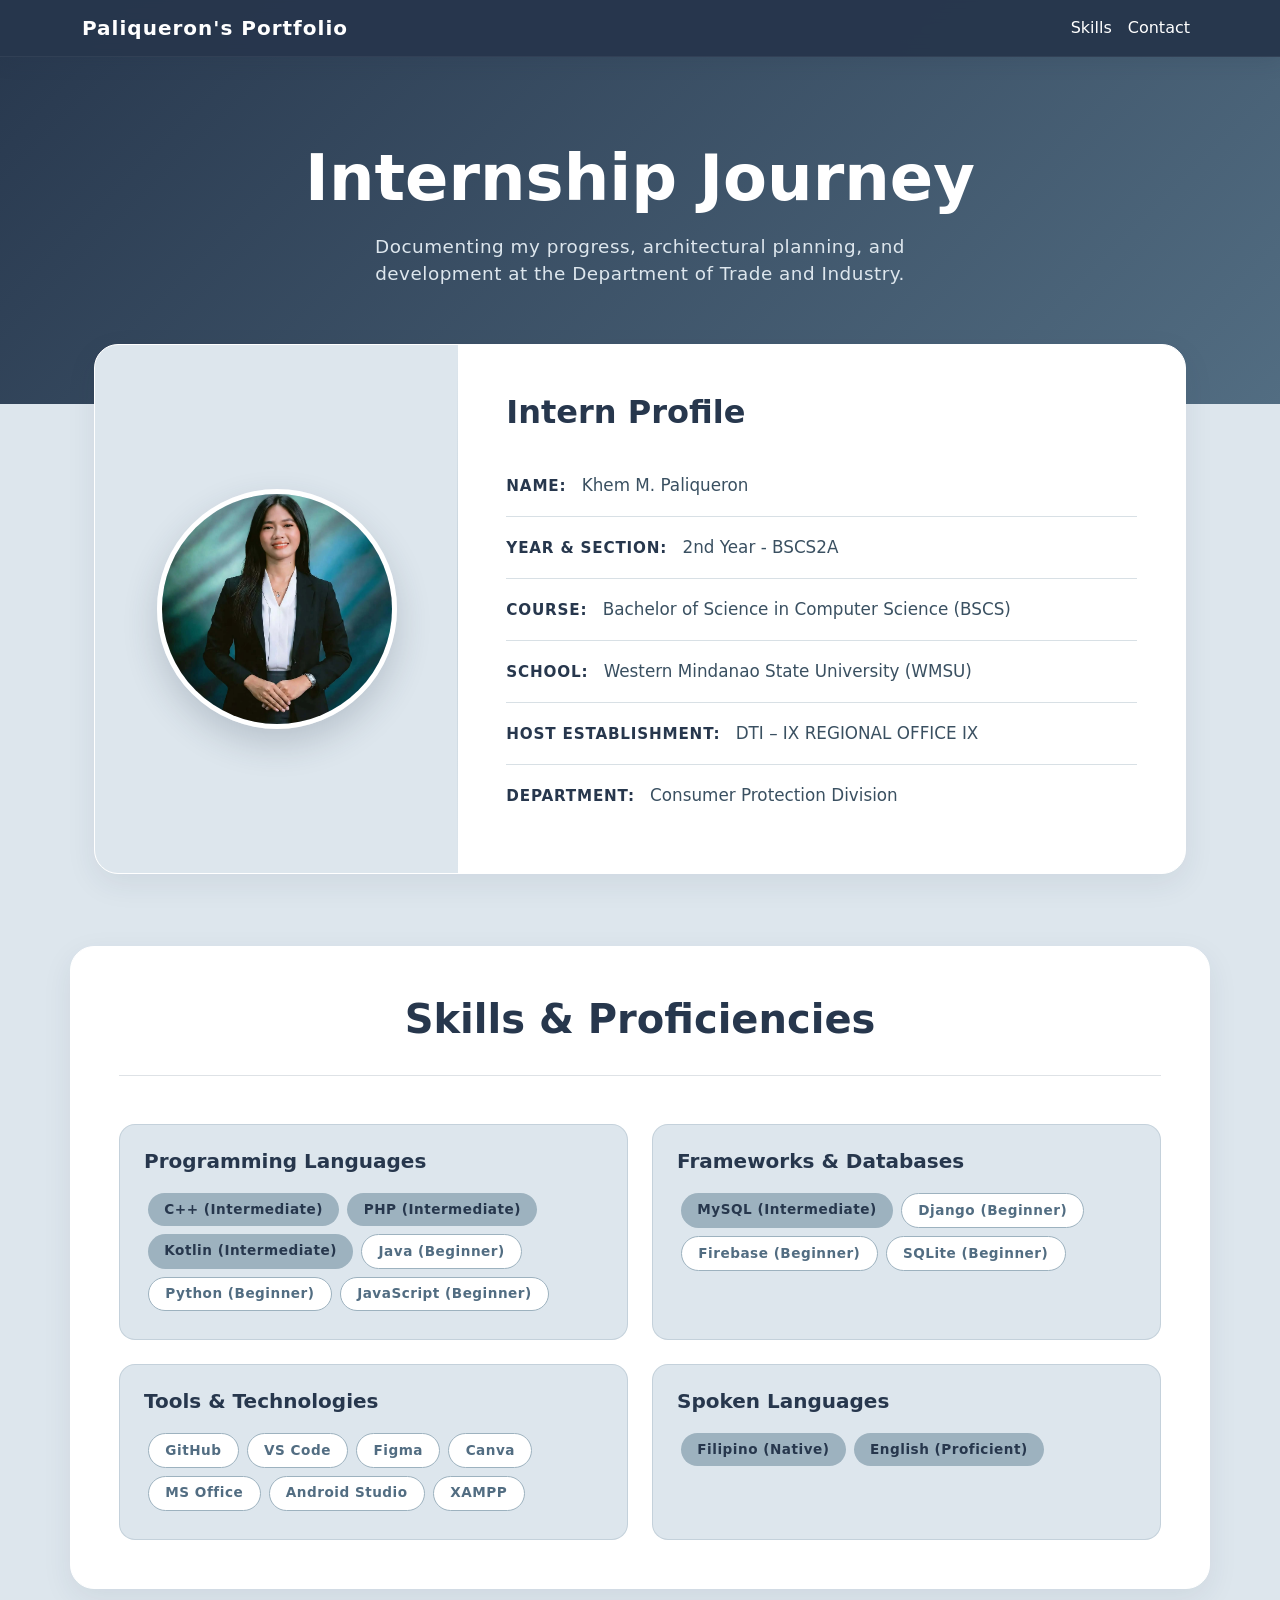
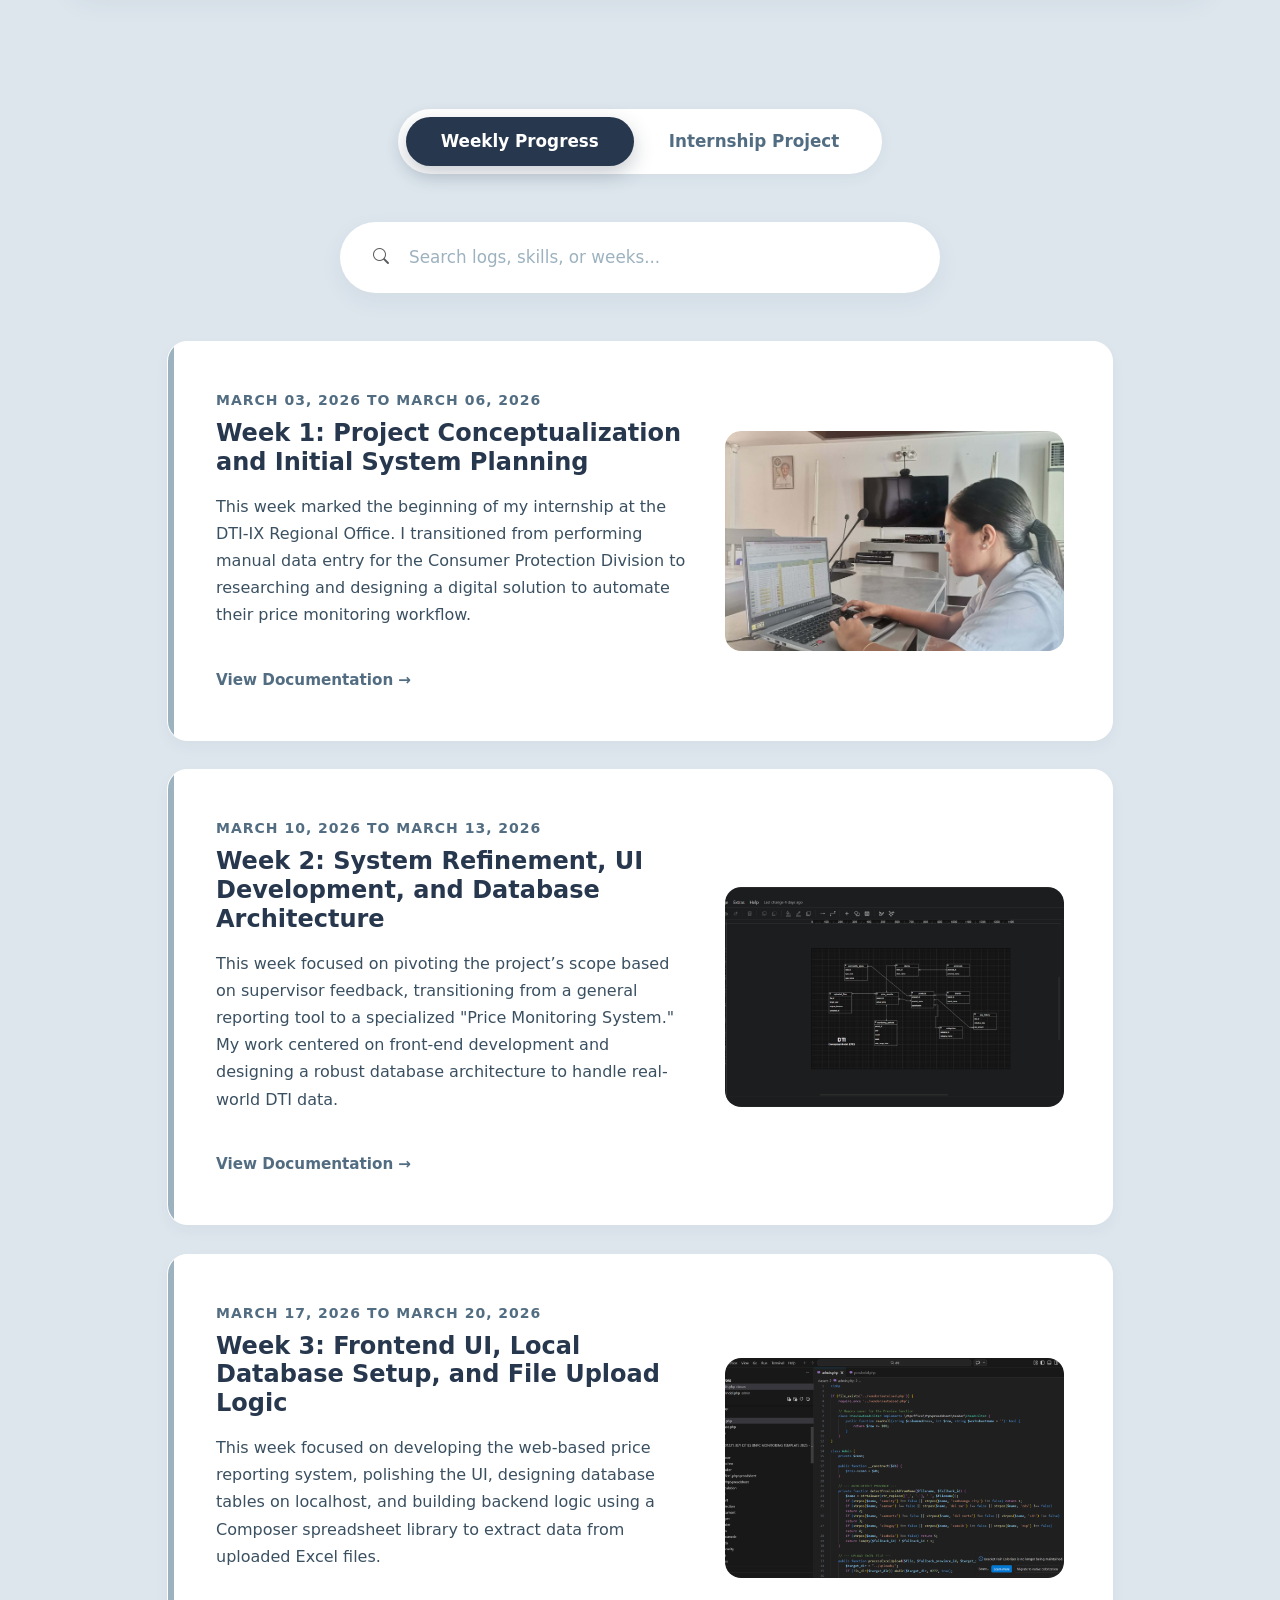
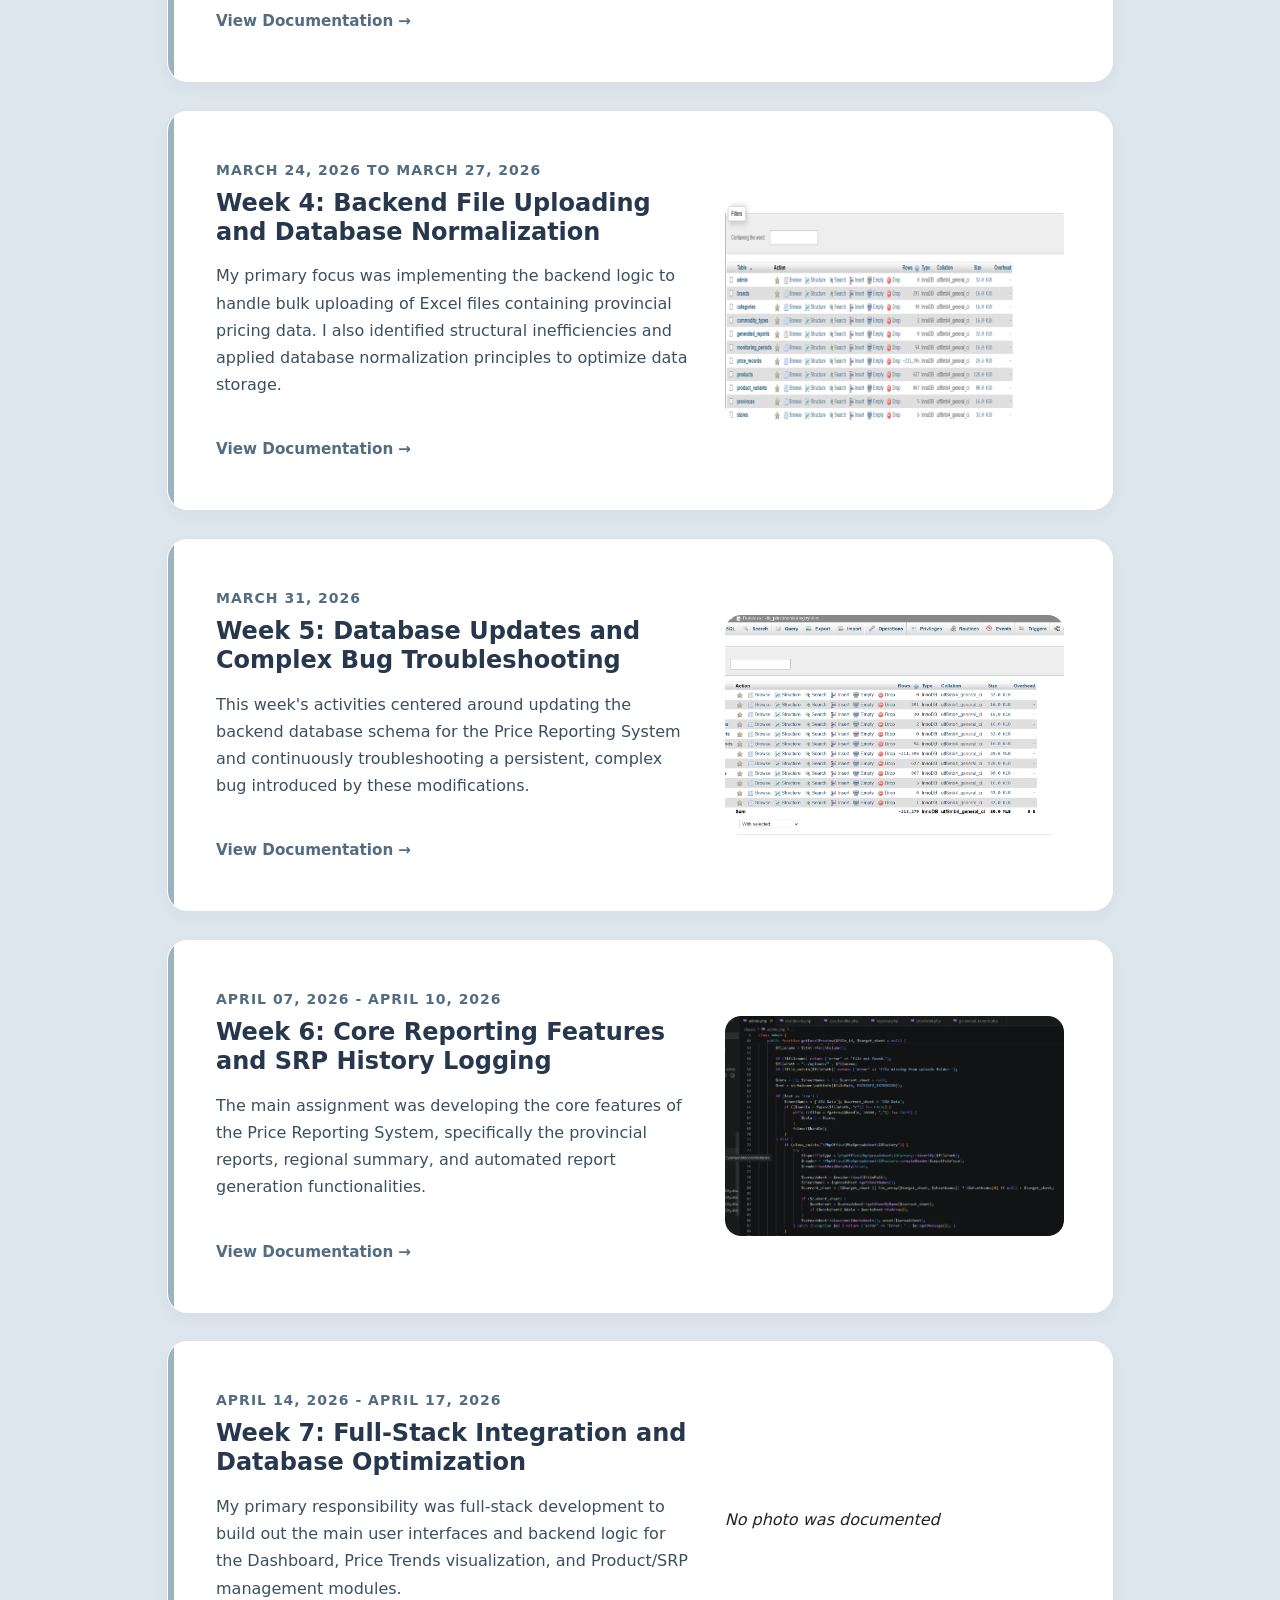
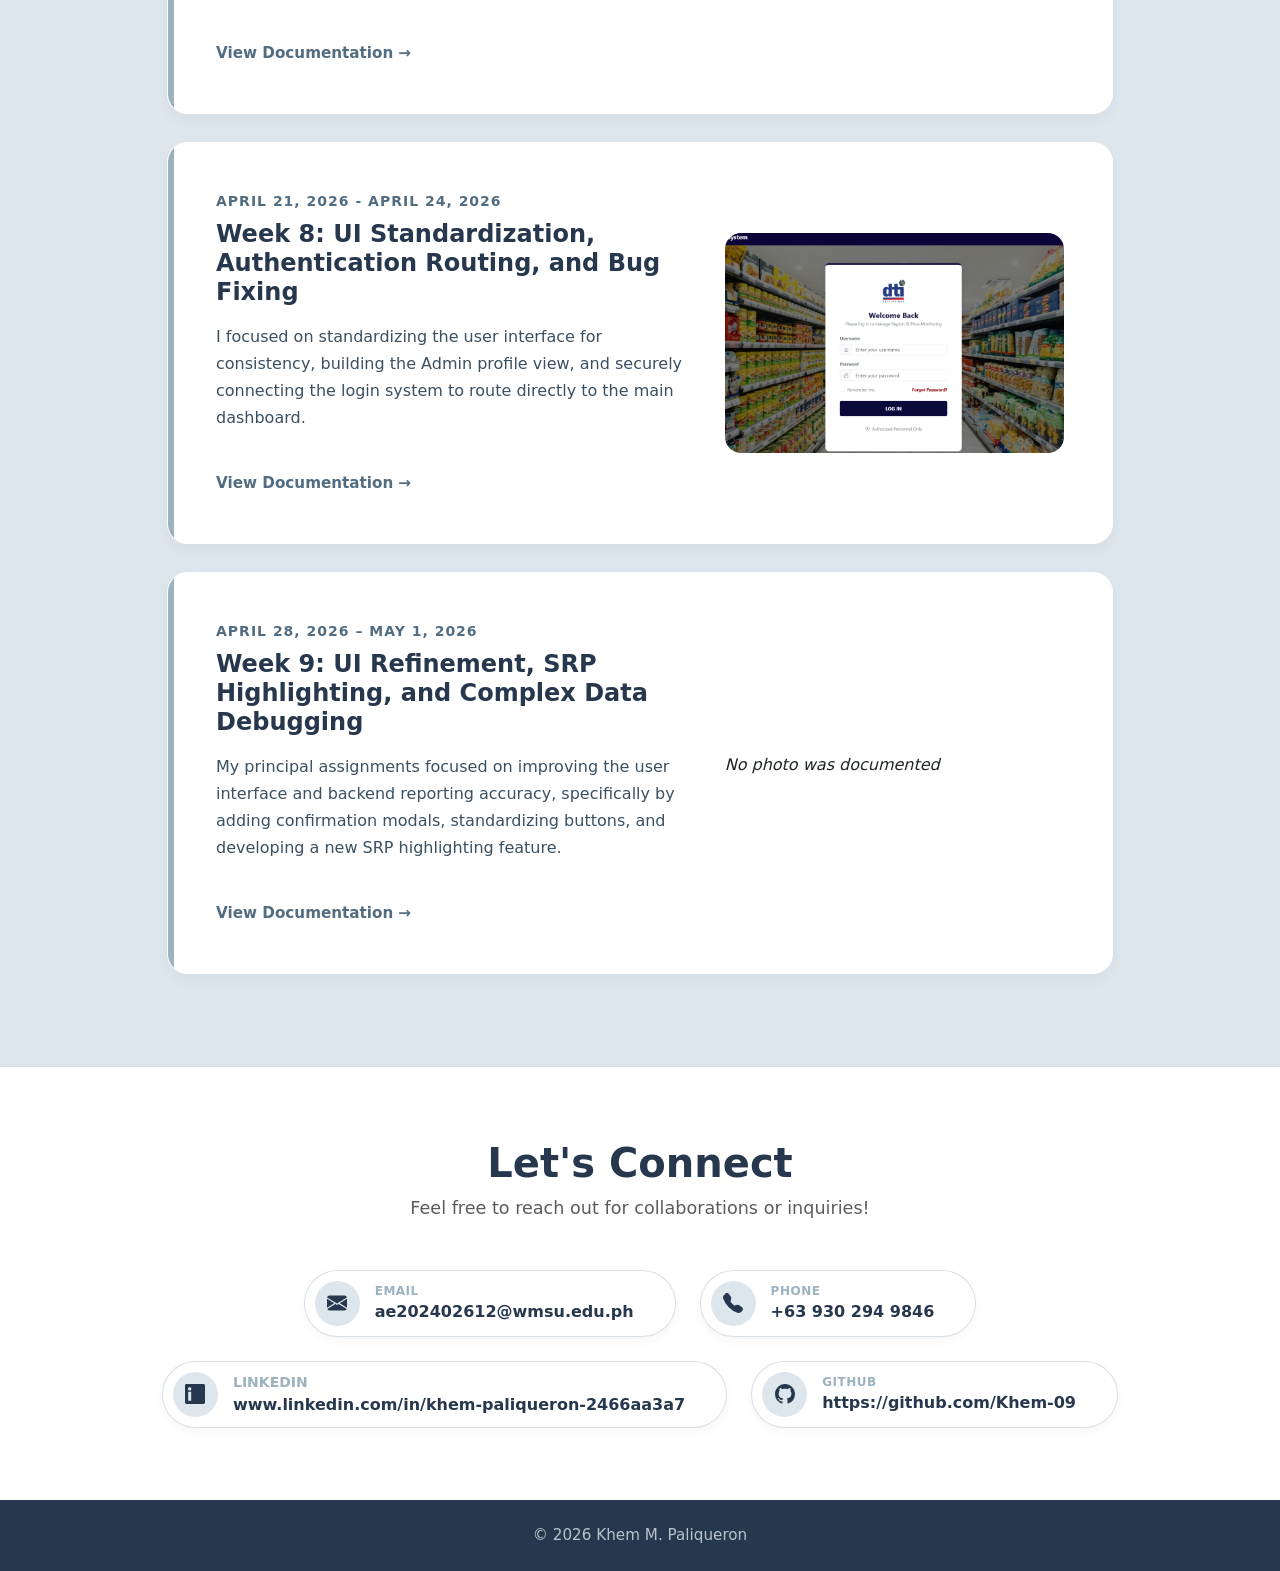
==== commit b097c516: "changes" ====
--- a/index.html
+++ b/index.html
@@ -260,8 +260,8 @@
                                                 <div class="read-more">View Documentation <span>&rarr;</span></div>
                                             </div>
                                              <div class="col-md-5 mt-4 mt-md-0 position-relative">
-                                                <div class="overflow-hidden rounded-4">
-                                                    <p>No photo was documented</p>
+                                                <div class="overflow-hidden">
+                                                    <p><em>No photo was documented</em></p>
                                                 </div>
                                             </div>
                                         </div>
@@ -297,8 +297,8 @@
                                             </div>
 
                                             <div class="col-md-5 mt-4 mt-md-0 position-relative">
-                                                <div class="overflow-hidden rounded-4">
-                                                    <p>No photo was documented</p>
+                                                <div class="overflow-hidden">
+                                                    <p><em>No photo was documented</em></p>
                                                 </div>
                                             </div>
                                         </div>
@@ -344,15 +344,19 @@
                                 <h5 class="fw-bolder mb-4 border-bottom pb-3" style="color: var(--color-dark); border-color: var(--border-soft) !important;">Project Details</h5>
                                 <div class="mb-3">
                                     <small class="text-uppercase text-muted fw-bold d-block mb-1" style="font-size: 0.75rem; letter-spacing: 1px;">Role</small>
-                                    <div class="fw-medium text-dark">Lead Developer (Intern)</div>
+                                    <div class="fw-medium text-dark">Intern</div>
                                 </div>
                                 <div class="mb-3">
                                     <small class="text-uppercase text-muted fw-bold d-block mb-1" style="font-size: 0.75rem; letter-spacing: 1px;">Timeline</small>
-                                    <div class="fw-medium text-dark">March 2026 - Present</div>
+                                    <div class="fw-medium text-dark">April 2026 - Present</div>
                                 </div>
                                 <div class="mb-0">
                                     <small class="text-uppercase text-muted fw-bold d-block mb-1" style="font-size: 0.75rem; letter-spacing: 1px;">Institution</small>
                                     <div class="fw-medium text-dark">DTI-IX Regional Office</div>
+                                </div>
+                                <div class="mb-0">
+                                    <small class="text-uppercase text-muted fw-bold d-block mb-1" style="font-size: 0.75rem; letter-spacing: 1px;">GitHub Repository</small>
+                                    <div class="fw-medium text-dark">https://github.com/Khem-09/dti</div>
                                 </div>
                             </div>
                         </div>
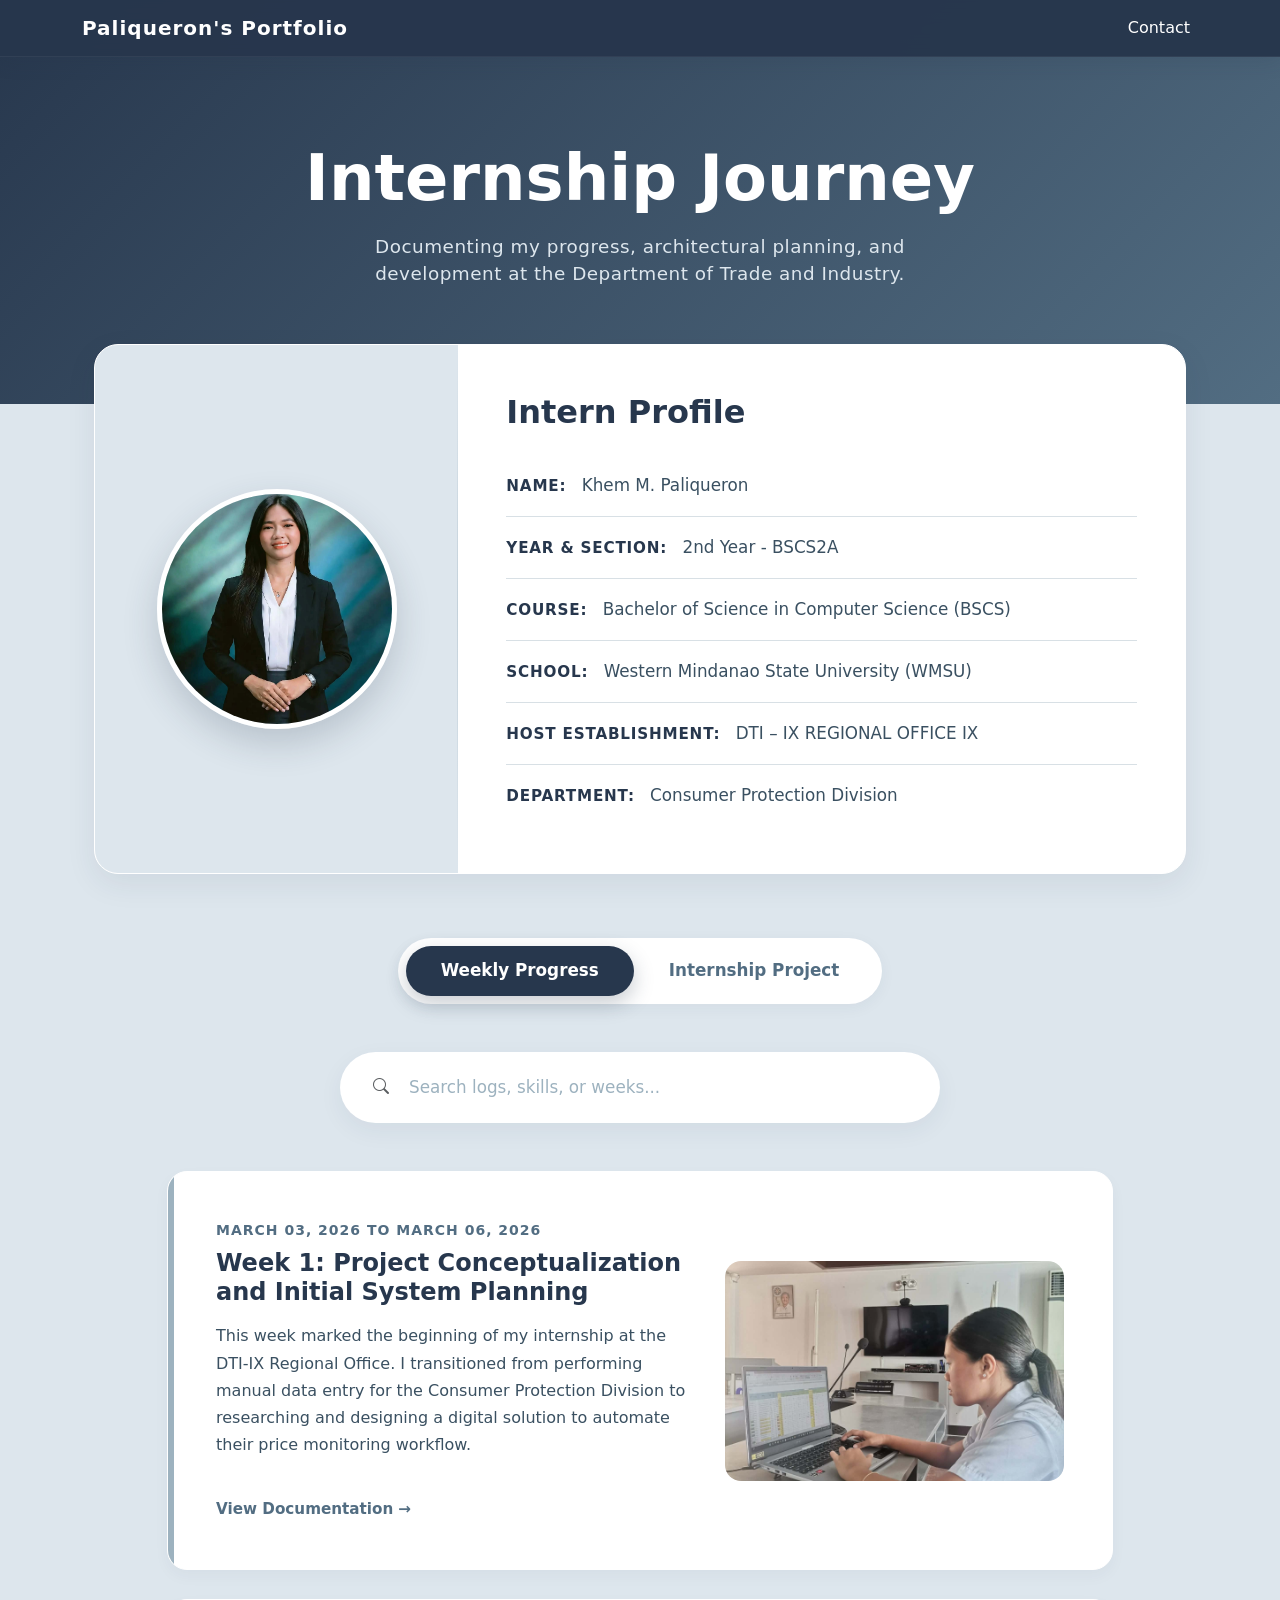
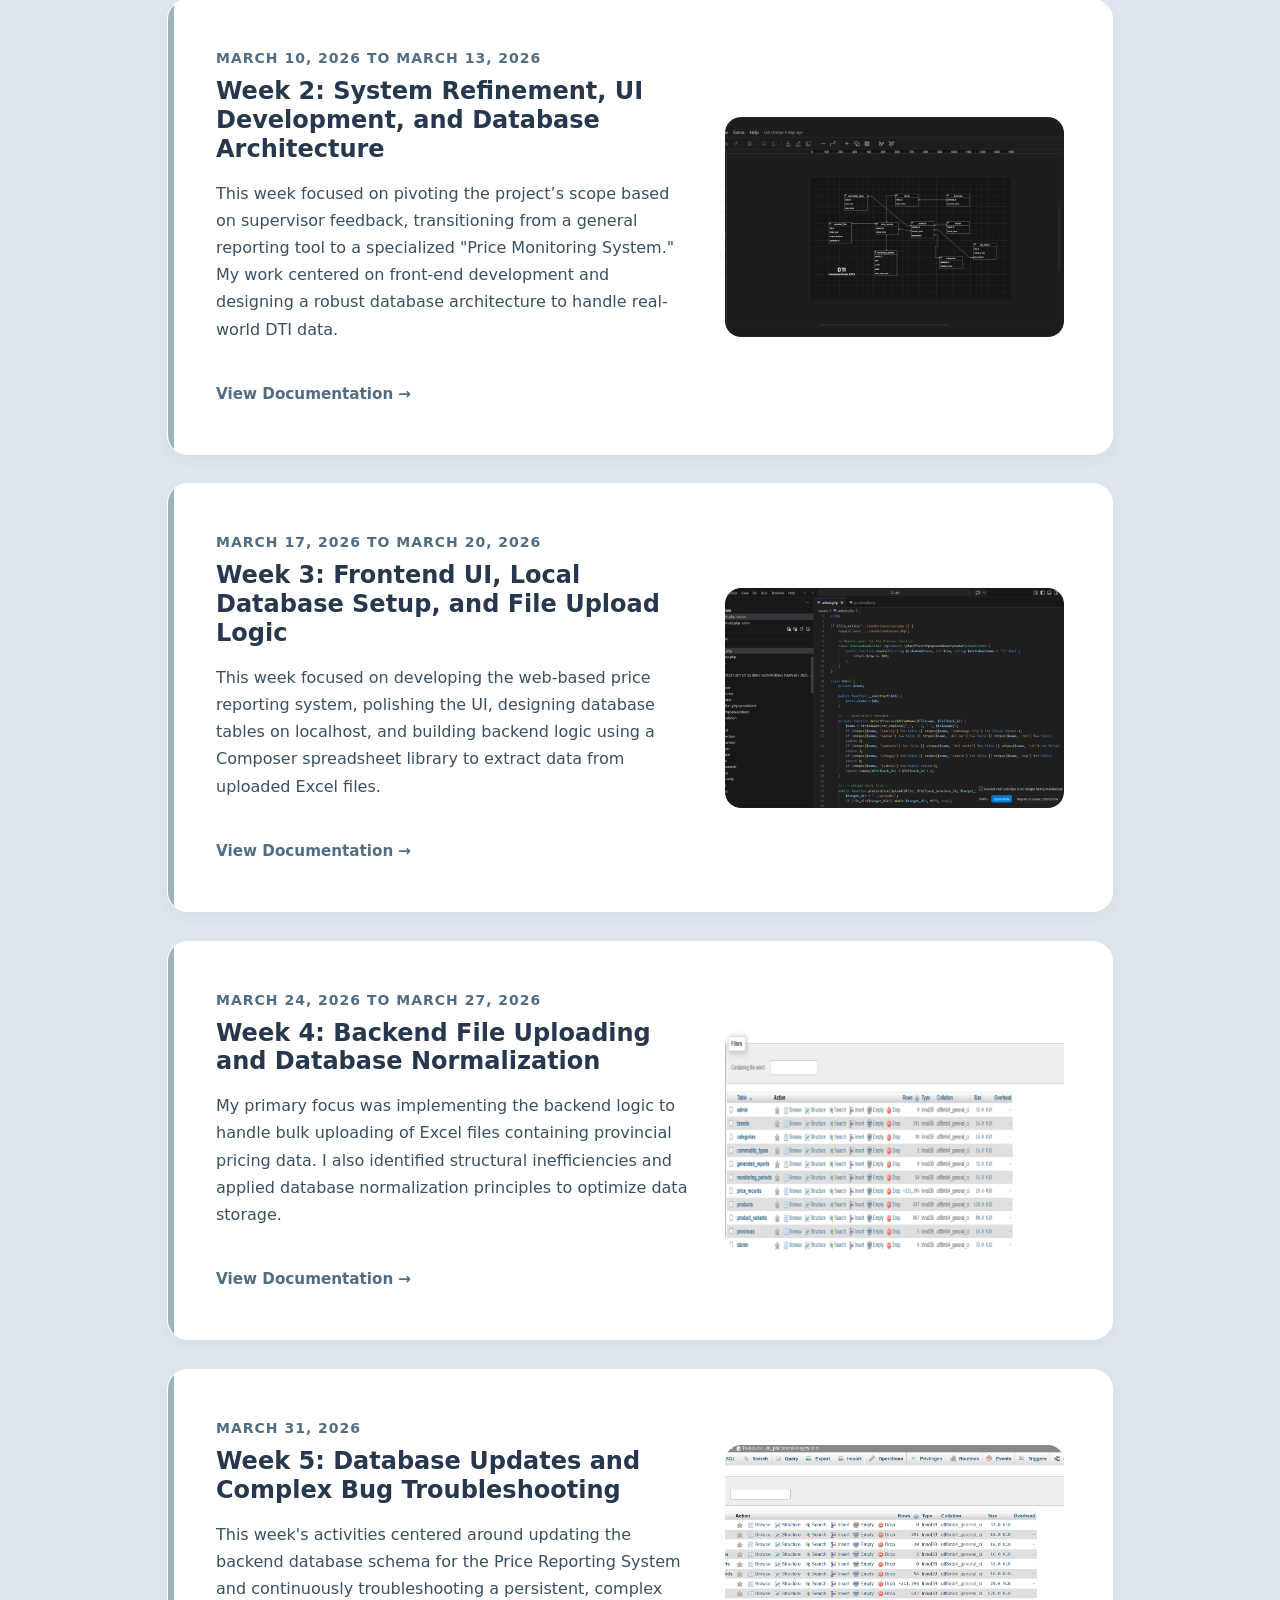
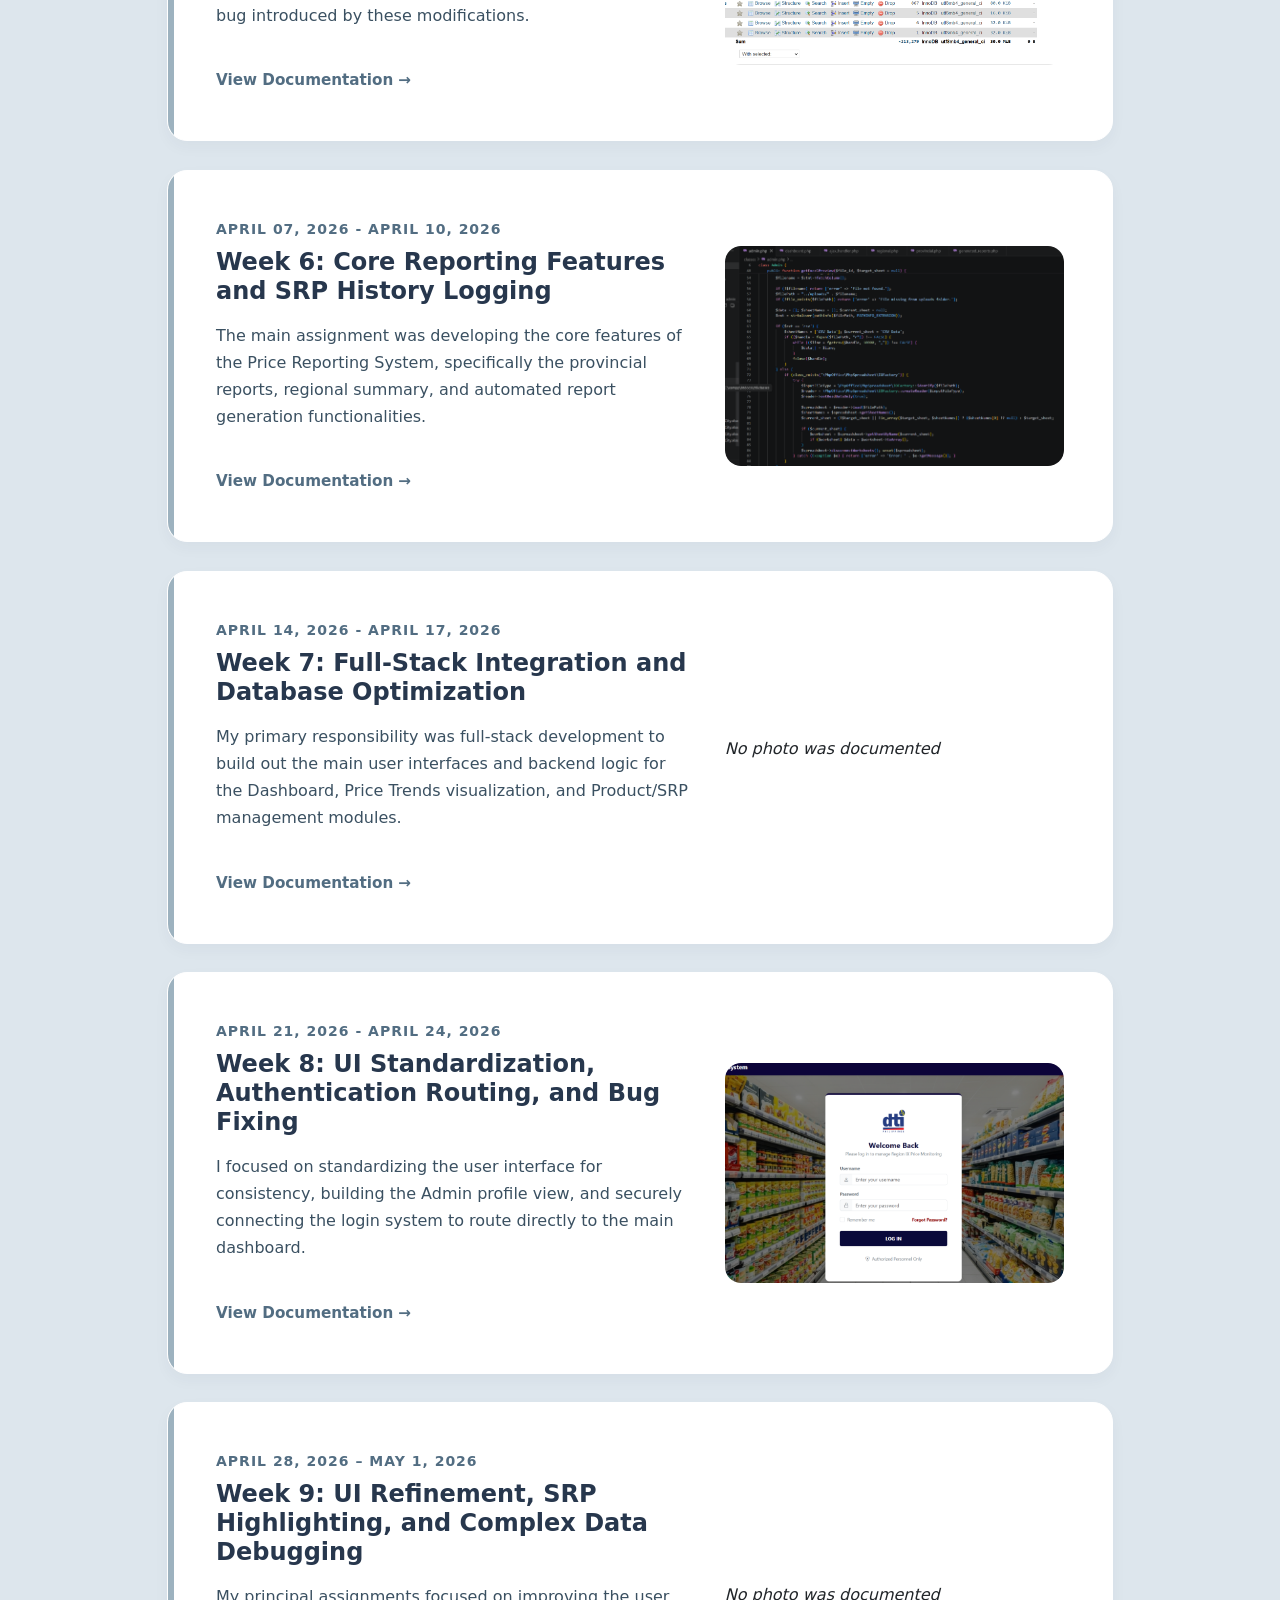
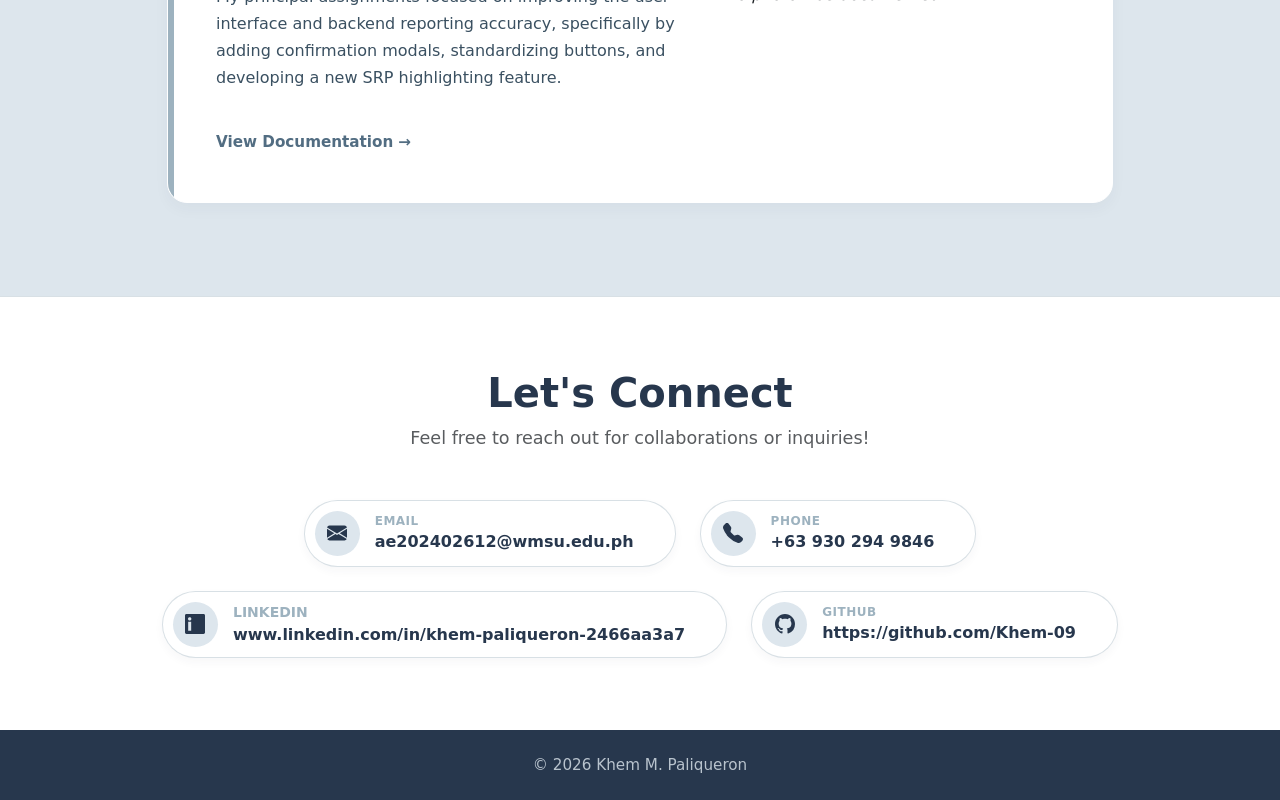
==== commit cd326c67: "update" ====
--- a/index.html
+++ b/index.html
@@ -18,7 +18,6 @@
             </button>
             <div class="collapse navbar-collapse" id="navbarNav">
                 <ul class="navbar-nav ms-auto">
-                    <li class="nav-item"><a class="nav-link text-white fw-medium" href="#skills-section">Skills</a></li>
                     <li class="nav-item"><a class="nav-link text-white fw-medium" href="#contact-section">Contact</a></li>
                 </ul>
             </div>
@@ -51,66 +50,7 @@
         </div>
     </section>
 
-    <section id="skills-section" class="py-5 px-3 mt-3">
-        <div class="container content-wrapper p-4 p-md-5 my-2">
-            <div class="text-center mb-5 pb-4 border-bottom border-soft">
-                <h3 class="display-6 fw-bolder mb-2" style="color: var(--color-dark);">Skills & Proficiencies</h3>
-            </div>
-            
-            <div class="row g-4">
-                <div class="col-md-6">
-                    <div class="info-card p-4 h-100">
-                        <h5 class="fw-bolder mb-3" style="color: var(--color-dark);">Programming Languages</h5>
-                        <div class="d-flex flex-wrap">
-                            <span class="badge badge-primary-soft tech-badge">C++ (Intermediate)</span>
-                            <span class="badge badge-primary-soft tech-badge">PHP (Intermediate)</span>
-                            <span class="badge badge-primary-soft tech-badge">Kotlin (Intermediate)</span>
-                            <span class="badge badge-secondary-soft tech-badge">Java (Beginner)</span>
-                            <span class="badge badge-secondary-soft tech-badge">Python (Beginner)</span>
-                            <span class="badge badge-secondary-soft tech-badge">JavaScript (Beginner)</span>
-                        </div>
-                    </div>
-                </div>
-
-                <div class="col-md-6">
-                    <div class="info-card p-4 h-100">
-                        <h5 class="fw-bolder mb-3" style="color: var(--color-dark);">Frameworks & Databases</h5>
-                        <div class="d-flex flex-wrap">
-                            <span class="badge badge-primary-soft tech-badge">MySQL (Intermediate)</span>
-                            <span class="badge badge-secondary-soft tech-badge">Django (Beginner)</span>
-                            <span class="badge badge-secondary-soft tech-badge">Firebase (Beginner)</span>
-                            <span class="badge badge-secondary-soft tech-badge">SQLite (Beginner)</span>
-                        </div>
-                    </div>
-                </div>
-
-                <div class="col-md-6">
-                    <div class="info-card p-4 h-100">
-                        <h5 class="fw-bolder mb-3" style="color: var(--color-dark);">Tools & Technologies</h5>
-                        <div class="d-flex flex-wrap">
-                            <span class="badge badge-secondary-soft tech-badge">GitHub</span>
-                            <span class="badge badge-secondary-soft tech-badge">VS Code</span>
-                            <span class="badge badge-secondary-soft tech-badge">Figma</span>
-                            <span class="badge badge-secondary-soft tech-badge">Canva</span>
-                            <span class="badge badge-secondary-soft tech-badge">MS Office</span>
-                            <span class="badge badge-secondary-soft tech-badge">Android Studio</span>
-                            <span class="badge badge-secondary-soft tech-badge">XAMPP</span>
-                        </div>
-                    </div>
-                </div>
-
-                <div class="col-md-6">
-                    <div class="info-card p-4 h-100">
-                        <h5 class="fw-bolder mb-3" style="color: var(--color-dark);">Spoken Languages</h5>
-                        <div class="d-flex flex-wrap">
-                            <span class="badge badge-primary-soft tech-badge">Filipino (Native)</span>
-                            <span class="badge badge-primary-soft tech-badge">English (Proficient)</span>
-                        </div>
-                    </div>
-                </div>
-            </div>
-        </div>
-    </section>
+    
 
     <div class="container px-3 portfolio-tabs text-center">
         <ul class="nav nav-pills" id="portfolio-tabs" role="tablist">
@@ -312,60 +252,76 @@
             </section>
         </div>
 
-        <div class="tab-pane fade" id="project" role="tabpanel" tabindex="0">
-            <section class="pb-5 px-3">
-                <div class="container content-wrapper p-4 p-md-5">
-                    <div class="text-center mb-5 pb-4 border-bottom border-soft">
-                        <h3 class="display-6 fw-bolder mb-3" style="color: var(--color-dark);">Web-based Price Reporting System</h3>
-                        <p class="mx-auto fs-5 text-muted" style="max-width: 700px;">Automating market trend analysis for the DTI-IX Consumer Protection Division.</p>
-                        <div class="mt-4">
-                            <span class="badge badge-primary-soft tech-badge">PHP</span>
-                            <span class="badge badge-primary-soft tech-badge">MySQL</span>
-                            <span class="badge badge-secondary-soft tech-badge">Bootstrap 5</span>
-                            <span class="badge badge-secondary-soft tech-badge">3NF Database Design</span>
-                        </div>
-                    </div>
-
-                    <div class="row mt-4">
-                        <div class="col-lg-8 pe-lg-5">
-                            <h4 class="section-heading">Project Overview</h4>
-                            <p>The Consumer Protection Division handles extensive daily monitoring logs to track market trends and pricing. This project was developed to transition the team from manual data handling to an automated, centralized web system. The primary goal was to allow staff to upload securely and instantly calculate price ranges and overarching market trends.</p>
-
-                            <h4 class="section-heading">Database Architecture & ERD</h4>
-                            <p>A significant portion of the planning phase involved designing a robust database architecture. To prevent data anomalies and ensure fast query performance when calculating price ranges, the database was rigorously modeled.</p>
-                            <ul>
-                                <li class="mb-2"><strong>Normalization:</strong> The schema was normalized to the <strong>3rd Normal Form (3NF)</strong> to eliminate redundant data regarding product categories and monitoring locations.</li>
-                                <li><strong>Relationships:</strong> Designed clear Entity-Relationship Diagrams (ERD) mapping the daily monitoring reports to specific products, vendors, and authorized staff members.</li>
-                            </ul>
-                        </div>
-                        
-                        <div class="col-lg-4 mt-5 mt-lg-0">
-                            <div class="info-card p-4 shadow-sm">
-                                <h5 class="fw-bolder mb-4 border-bottom pb-3" style="color: var(--color-dark); border-color: var(--border-soft) !important;">Project Details</h5>
-                                <div class="mb-3">
-                                    <small class="text-uppercase text-muted fw-bold d-block mb-1" style="font-size: 0.75rem; letter-spacing: 1px;">Role</small>
-                                    <div class="fw-medium text-dark">Intern</div>
-                                </div>
-                                <div class="mb-3">
-                                    <small class="text-uppercase text-muted fw-bold d-block mb-1" style="font-size: 0.75rem; letter-spacing: 1px;">Timeline</small>
-                                    <div class="fw-medium text-dark">April 2026 - Present</div>
-                                </div>
-                                <div class="mb-0">
-                                    <small class="text-uppercase text-muted fw-bold d-block mb-1" style="font-size: 0.75rem; letter-spacing: 1px;">Institution</small>
-                                    <div class="fw-medium text-dark">DTI-IX Regional Office</div>
-                                </div>
-                                <div class="mb-0">
-                                    <small class="text-uppercase text-muted fw-bold d-block mb-1" style="font-size: 0.75rem; letter-spacing: 1px;">GitHub Repository</small>
-                                    <div class="fw-medium text-dark">https://github.com/Khem-09/dti</div>
-                                </div>
+    <div class="tab-pane fade" id="project" role="tabpanel" tabindex="0">
+    <section class="pb-5 px-3">
+        <div class="container content-wrapper p-4 p-md-5">
+            
+            <div class="text-center mb-5 pb-4 border-bottom border-soft">
+                <h3 class="display-6 fw-bolder mb-3" style="color: #1a2c42;">DTI Price Monitoring System (Region IX)</h3>
+                <p class="mx-auto fs-5 text-muted" style="max-width: 700px;">A secure, centralized, and automated web-based system to streamline the collection, processing, reporting, and analysis of commodity prices.</p>
+                <div class="mt-4">
+                    <span class="badge" style="background-color: #e2e8f0; color: #1e293b; font-weight: 600; padding: 8px 12px; margin: 0 4px;">PHP</span>
+                    <span class="badge" style="background-color: #e2e8f0; color: #1e293b; font-weight: 600; padding: 8px 12px; margin: 0 4px;">MySQL</span>
+                    <span class="badge" style="background-color: #e2e8f0; color: #1e293b; font-weight: 600; padding: 8px 12px; margin: 0 4px;">Bootstrap 5</span>
+                    <span class="badge" style="background-color: #e2e8f0; color: #1e293b; font-weight: 600; padding: 8px 12px; margin: 0 4px;">Excel Extraction Engine</span>
+                </div>
+            </div>
+
+            <div class="row">
+                <div class="col-lg-8 pe-lg-5 mb-5 mb-lg-0" style="color: #475569; line-height: 1.7;">
+                    
+                    <h4 class="fw-bolder mb-3" style="color: #1a2c42; font-size: 1.5rem;">Project Context & Objectives</h4>
+                    <p class="mb-4">The Department of Trade and Industry (DTI) is mandated to ensure the availability of Basic Necessities (BN) and Prime Commodities (PC) at reasonable prices. This project transitions DTI Region IX from a tedious, manual data consolidation workflow to a digitized, centralized system.</p>
+                    
+                    <ul class="mb-5">
+                        <li class="mb-2"><strong>Automated Extraction & Processing:</strong> Eliminates manual data entry by extracting thousands of price records from uploaded Excel spreadsheets and automatically calculating "Lowest" and "Highest" price ranges.</li>
+                        <li class="mb-2"><strong>Dynamic Reporting:</strong> Generates standardized Provincial and Regional Price Summary Reports in Excel format for quick compliance checking.</li>
+                        <li><strong>Centralized Masterlist & Analytics:</strong> Maintains an updatable product catalog with a strict audit trail (Movement Log) for SRP adjustments, and provides interactive visual analytics for price trends over time.</li>
+                    </ul>
+
+                    <h4 class="fw-bolder mb-3 mt-5" style="color: #1a2c42; font-size: 1.5rem;">Scope & Limitations</h4>
+                    <p class="mb-4">The system is specifically tailored for a System Administrator acting as the centralized data manager, eliminating the need for advanced technical database skills.</p>
+                    
+                    <ul>
+                        <li class="mb-2"><strong>Geographical Scope:</strong> Exclusively handles data for Region IX provinces (Zamboanga City, Zamboanga Sibugay, Isabela City, Zamboanga Del Sur, Zamboanga Del Norte).</li>
+                        <li><strong>Limitations:</strong> As an internal administrative tool, it features a single-user architecture without a consumer-facing public portal, direct POS API integrations, or a native mobile application.</li>
+                    </ul>
+                </div>
+                
+                <div class="col-lg-4 mt-2 mt-lg-0">
+                    <div class="p-4 p-xl-5" style="background-color: #e6ecef; border: 1px solid #d1d8e0; border-radius: 12px;">
+                        
+                        <h5 class="fw-bolder mb-4 pb-3 border-bottom" style="color: #1a2c42; border-color: #c4d0da !important; font-size: 1.25rem;">Project Details</h5>
+                        
+                        <div class="mb-4">
+                            <small class="text-uppercase fw-bold d-block mb-2" style="font-size: 0.75rem; letter-spacing: 1px; color: #5a6b7c;">Role</small>
+                            <div class="fw-medium" style="color: #111827;">Intern</div>
+                        </div>
+                        
+                        <div class="mb-4">
+                            <small class="text-uppercase fw-bold d-block mb-2" style="font-size: 0.75rem; letter-spacing: 1px; color: #5a6b7c;">Timeline</small>
+                            <div class="fw-medium" style="color: #111827;">April 2026 - Present</div>
+                        </div>
+                        
+                        <div class="mb-4">
+                            <small class="text-uppercase fw-bold d-block mb-2" style="font-size: 0.75rem; letter-spacing: 1px; color: #5a6b7c;">Institution</small>
+                            <div class="fw-medium" style="color: #111827;">DTI-IX Regional Office</div>
+                        </div>
+                        
+                        <div class="mb-0">
+                            <small class="text-uppercase fw-bold d-block mb-2" style="font-size: 0.75rem; letter-spacing: 1px; color: #5a6b7c;">GitHub Repository</small>
+                            <div class="fw-medium text-break">
+                                <a href="https://github.com/Khem-09/dti" target="_blank" class="text-decoration-none" style="color: #111827;">https://github.com/Khem-09/dti</a>
                             </div>
                         </div>
+
                     </div>
                 </div>
-            </section>
-        </div>
-
-    </div> 
+            </div>
+            
+        </div>
+    </section>
+</div>
 
     <section id="contact-section" class="py-5 mt-3 position-relative" style="background-color: var(--white); border-top: 1px solid var(--border-soft);">
         <div class="container text-center my-4">
--- a/assets/css/index.css
+++ b/assets/css/index.css
@@ -1,16 +1,15 @@
 :root {
-            /* User Requested Palette */
             --color-dark: #27374D;
             --color-mid: #526D82;
             --color-light: #9DB2BF;
             --color-lightest: #DDE6ED;
             --white: #ffffff;
-
-            /* Functional Mappings */
+             --primary-custom: #526D82;
+
             --bg-body: var(--color-lightest);
             --text-main: var(--color-dark);
-            --text-muted: #3a5061; /* Slightly darker than mid for better reading contrast */
-            --border-soft: rgba(157, 178, 191, 0.4); /* Transparent version of light */
+            --text-muted: #3a5061;
+            --border-soft: rgba(157, 178, 191, 0.4); 
         }
 
         html, body {
@@ -236,6 +235,147 @@
             box-shadow: 0 15px 25px rgba(39, 55, 77, 0.3);
         }
 
+            /* Badge Styling */
+    .tech-badge-v2 {
+        background: var(--color-lightest);
+        color: var(--color-dark);
+        border: 1px solid var(--border-soft);
+        padding: 8px 16px;
+        border-radius: 8px;
+        font-weight: 600;
+        font-size: 0.85rem;
+        transition: all 0.3s ease;
+    }
+    .tech-badge-v2:hover {
+        background: var(--color-dark);
+        color: white;
+        transform: translateY(-2px);
+    }
+    
+    /* Objective Grid */
+    .objective-grid {
+        display: flex;
+        flex-direction: column;
+        gap: 1.5rem;
+    }
+    .objective-item {
+        display: flex;
+        gap: 1.25rem;
+        padding: 1rem;
+        border-radius: 12px;
+        transition: background 0.3s ease;
+    }
+    .objective-item:hover {
+        background-color: #f8fafc;
+    }
+    .obj-icon {
+        width: 45px;
+        height: 45px;
+        background: var(--color-dark);
+        color: white;
+        border-radius: 10px;
+        display: flex;
+        align-items: center;
+        justify-content: center;
+        flex-shrink: 0;
+    }
+    .objective-item h5 {
+        font-size: 1.1rem;
+        font-weight: 700;
+        margin-bottom: 0.25rem;
+        color: var(--color-dark);
+    }
+    
+    /* Scope Cards */
+    .scope-card {
+        padding: 1.5rem;
+        background: #ffffff;
+        border: 1px solid var(--border-soft);
+        border-radius: 12px;
+    }
+    .custom-list li {
+        position: relative;
+        padding-left: 1.5rem;
+        margin-bottom: 0.75rem;
+        font-size: 0.95rem !important;
+    }
+    .custom-list li::before {
+        content: "→";
+        position: absolute;
+        left: 0;
+        color: var(--color-mid);
+        font-weight: bold;
+    }
+    
+    /* Metadata Styling */
+    .uppercase-tracking {
+        text-transform: uppercase;
+        letter-spacing: 1.5px;
+        font-size: 0.8rem;
+        color: var(--color-mid);
+    }
+    .meta-item label {
+        display: block;
+        font-size: 0.75rem;
+        text-transform: uppercase;
+        color: #888;
+        font-weight: 700;
+        margin-bottom: 4px;
+    }
+    
+    /* Github Button */
+    .github-btn {
+        display: flex;
+        align-items: center;
+        justify-content: center;
+        gap: 10px;
+        background: #24292e;
+        color: white;
+        padding: 12px;
+        border-radius: 10px;
+        text-decoration: none;
+        font-weight: 600;
+        transition: all 0.3s ease;
+    }
+    .github-btn:hover {
+        background: #000;
+        color: white;
+        transform: translateY(-2px);
+        box-shadow: 0 5px 15px rgba(0,0,0,0.2);
+    }
+    
+    /* Status Indicator */
+    .status-indicator {
+        font-size: 0.8rem;
+        font-weight: 700;
+        display: flex;
+        align-items: center;
+        gap: 6px;
+    }
+    .status-indicator.active::before {
+        content: "";
+        width: 8px;
+        height: 8px;
+        background: #28a745;
+        border-radius: 50%;
+        display: inline-block;
+        animation: pulse 2s infinite;
+    }
+    
+    @keyframes pulse {
+        0% { opacity: 1; }
+        50% { opacity: 0.4; }
+        100% { opacity: 1; }
+    }
+    
+    .project-category {
+        font-size: 0.75rem;
+        font-weight: 800;
+        text-transform: uppercase;
+        letter-spacing: 2px;
+        color: var(--color-mid);
+    }
+
         /* Responsive Tweaks */
         @media (min-width: 768px) {
             .intro-details .list-group-item strong { display: inline; margin-bottom: 0; font-size: 0.95rem; margin-right: 10px;}
@@ -251,4 +391,7 @@
             .content-card { padding: 2rem 1.5rem; margin-top: -30px; }
             .report-header { padding: 60px 0 80px 0; }
             .display-4 { font-size: 2.2rem; }
-        }+        }
+        @media (max-width: 992px) {
+    .border-end { border: none !important; border-bottom: 1px solid var(--border-soft) !important; }
+    }
